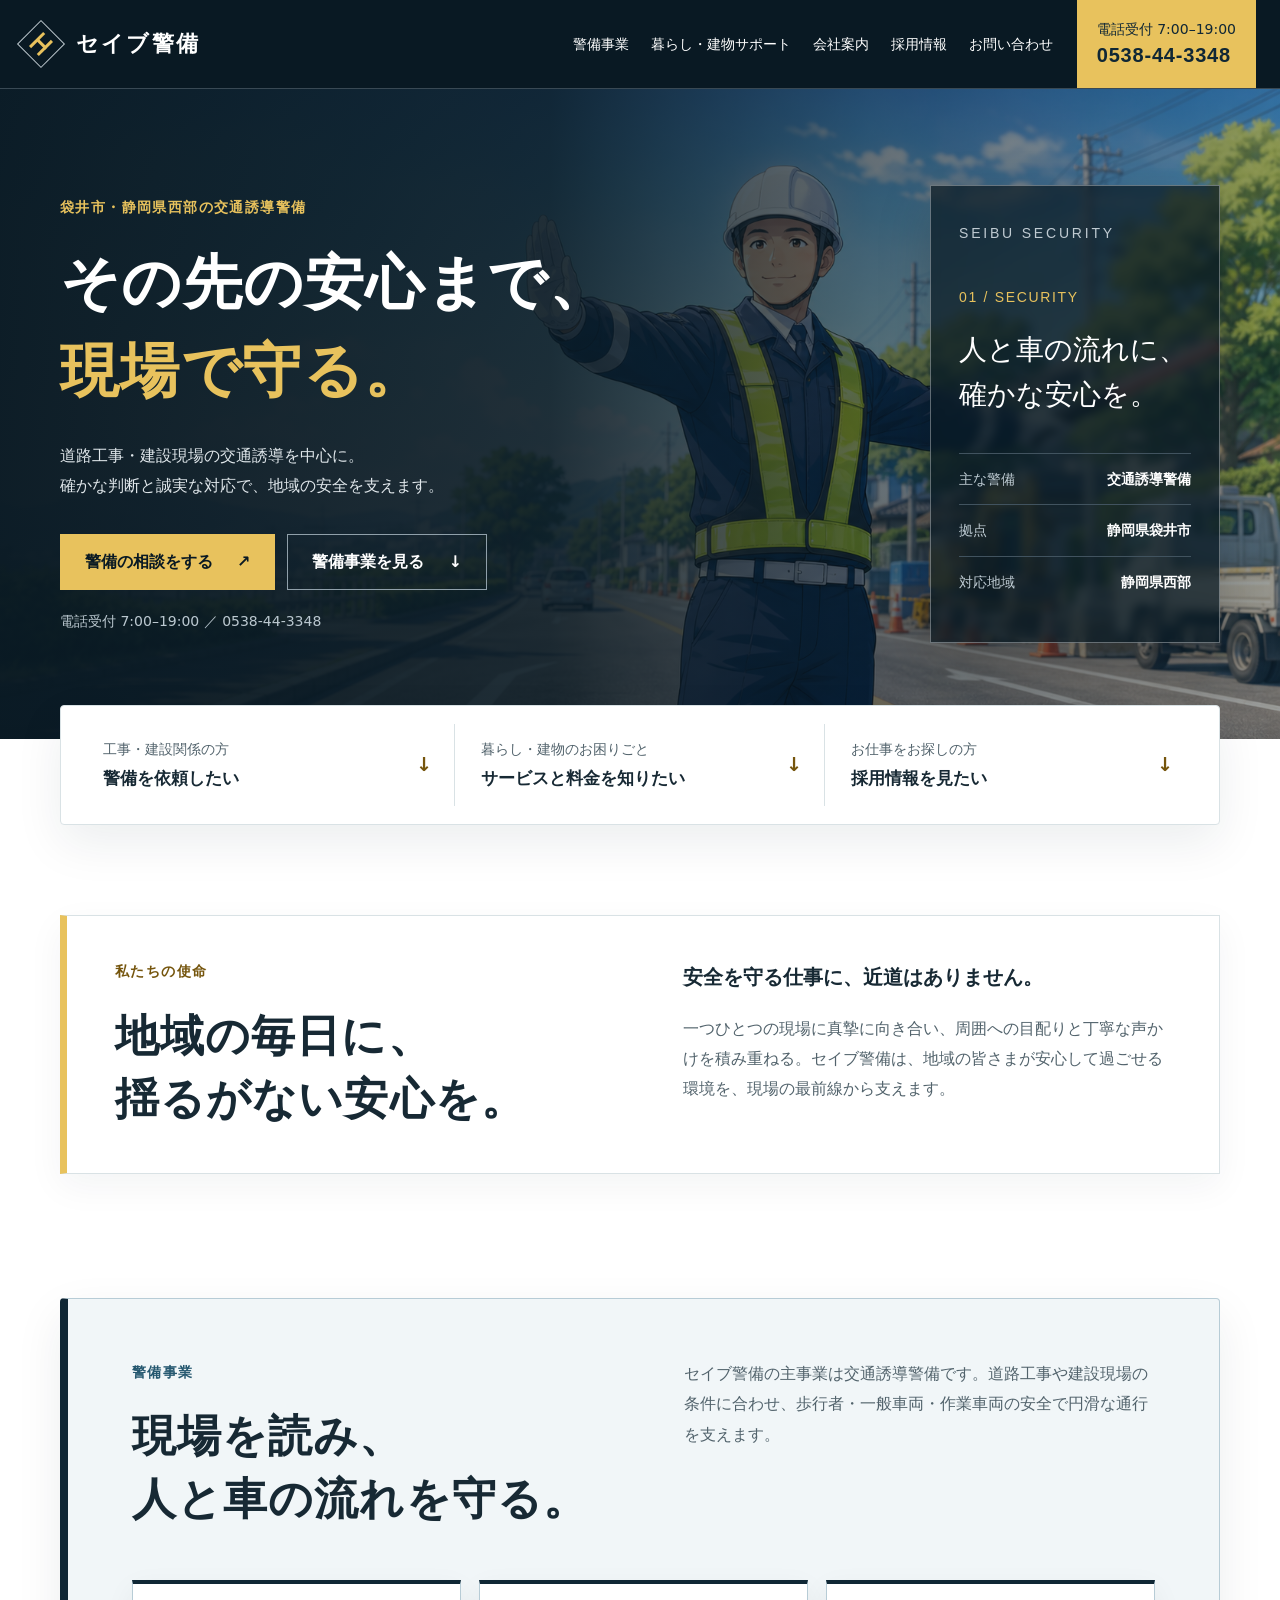
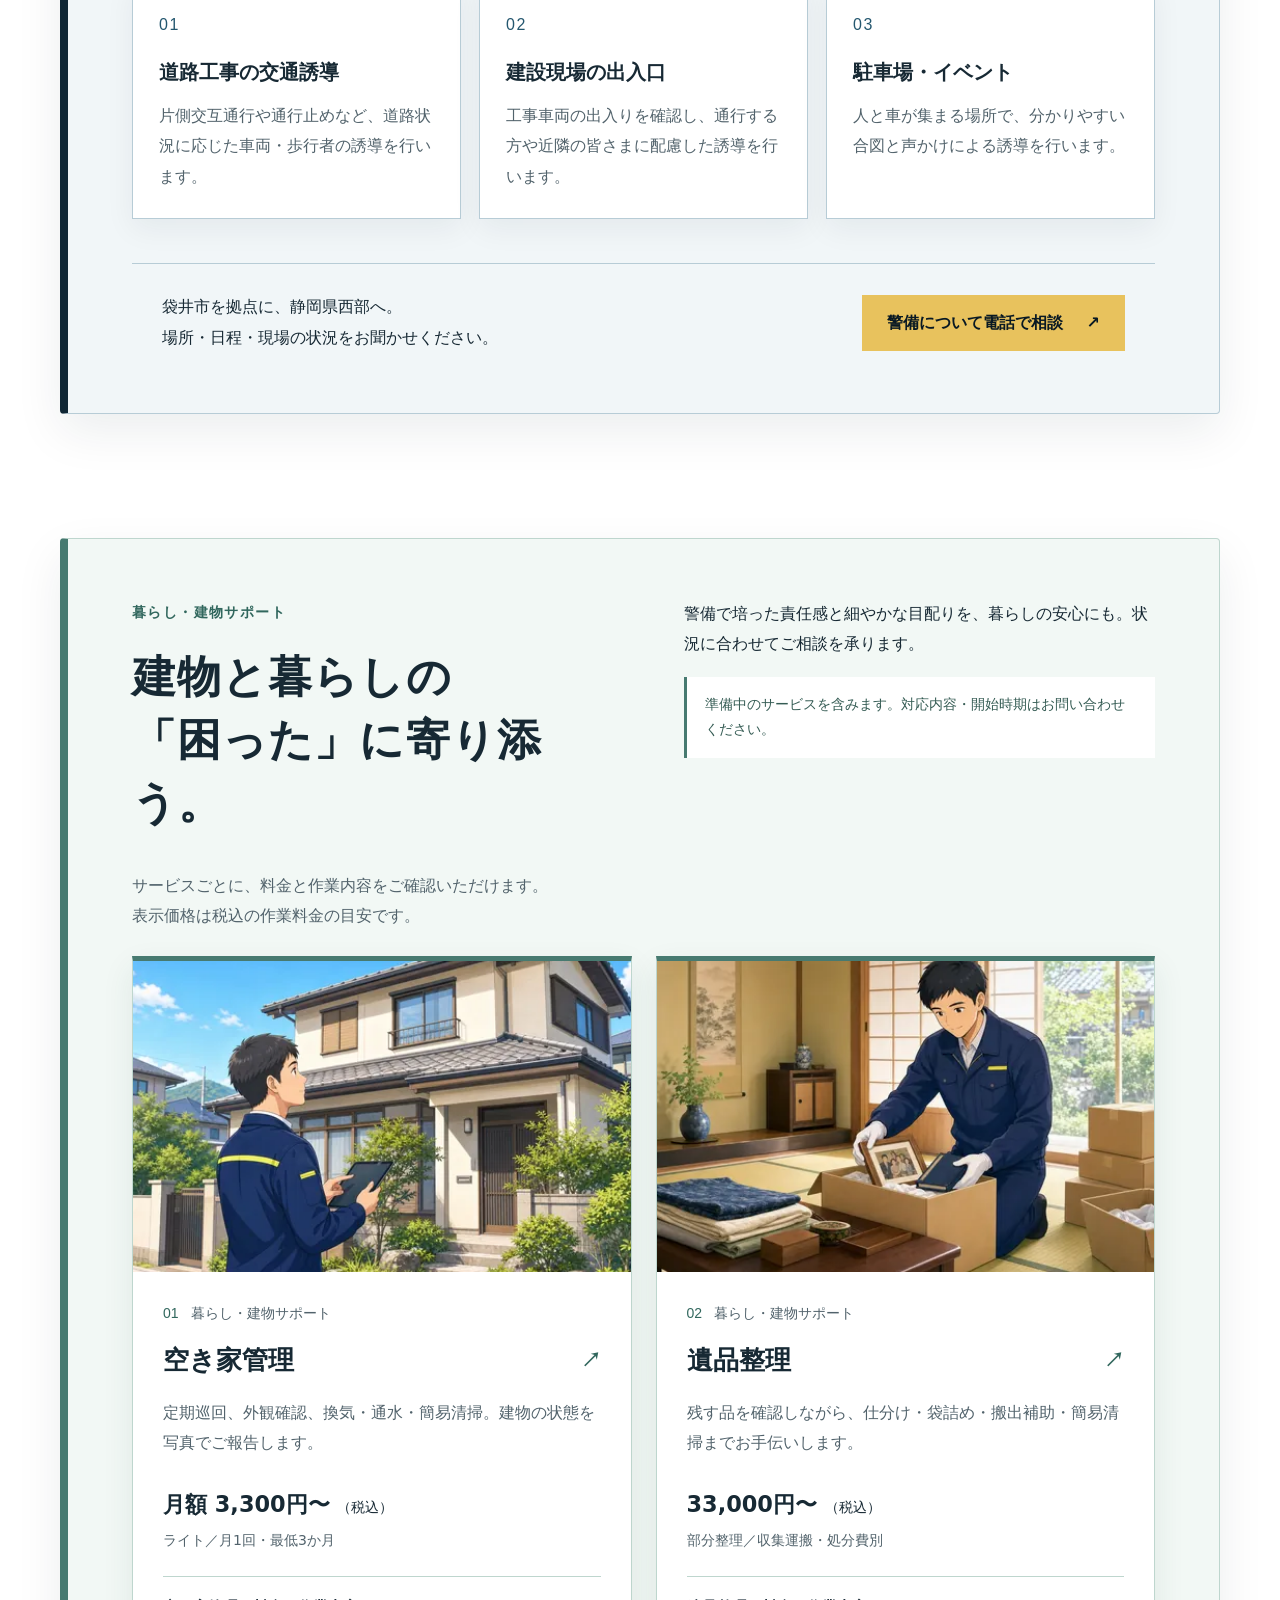
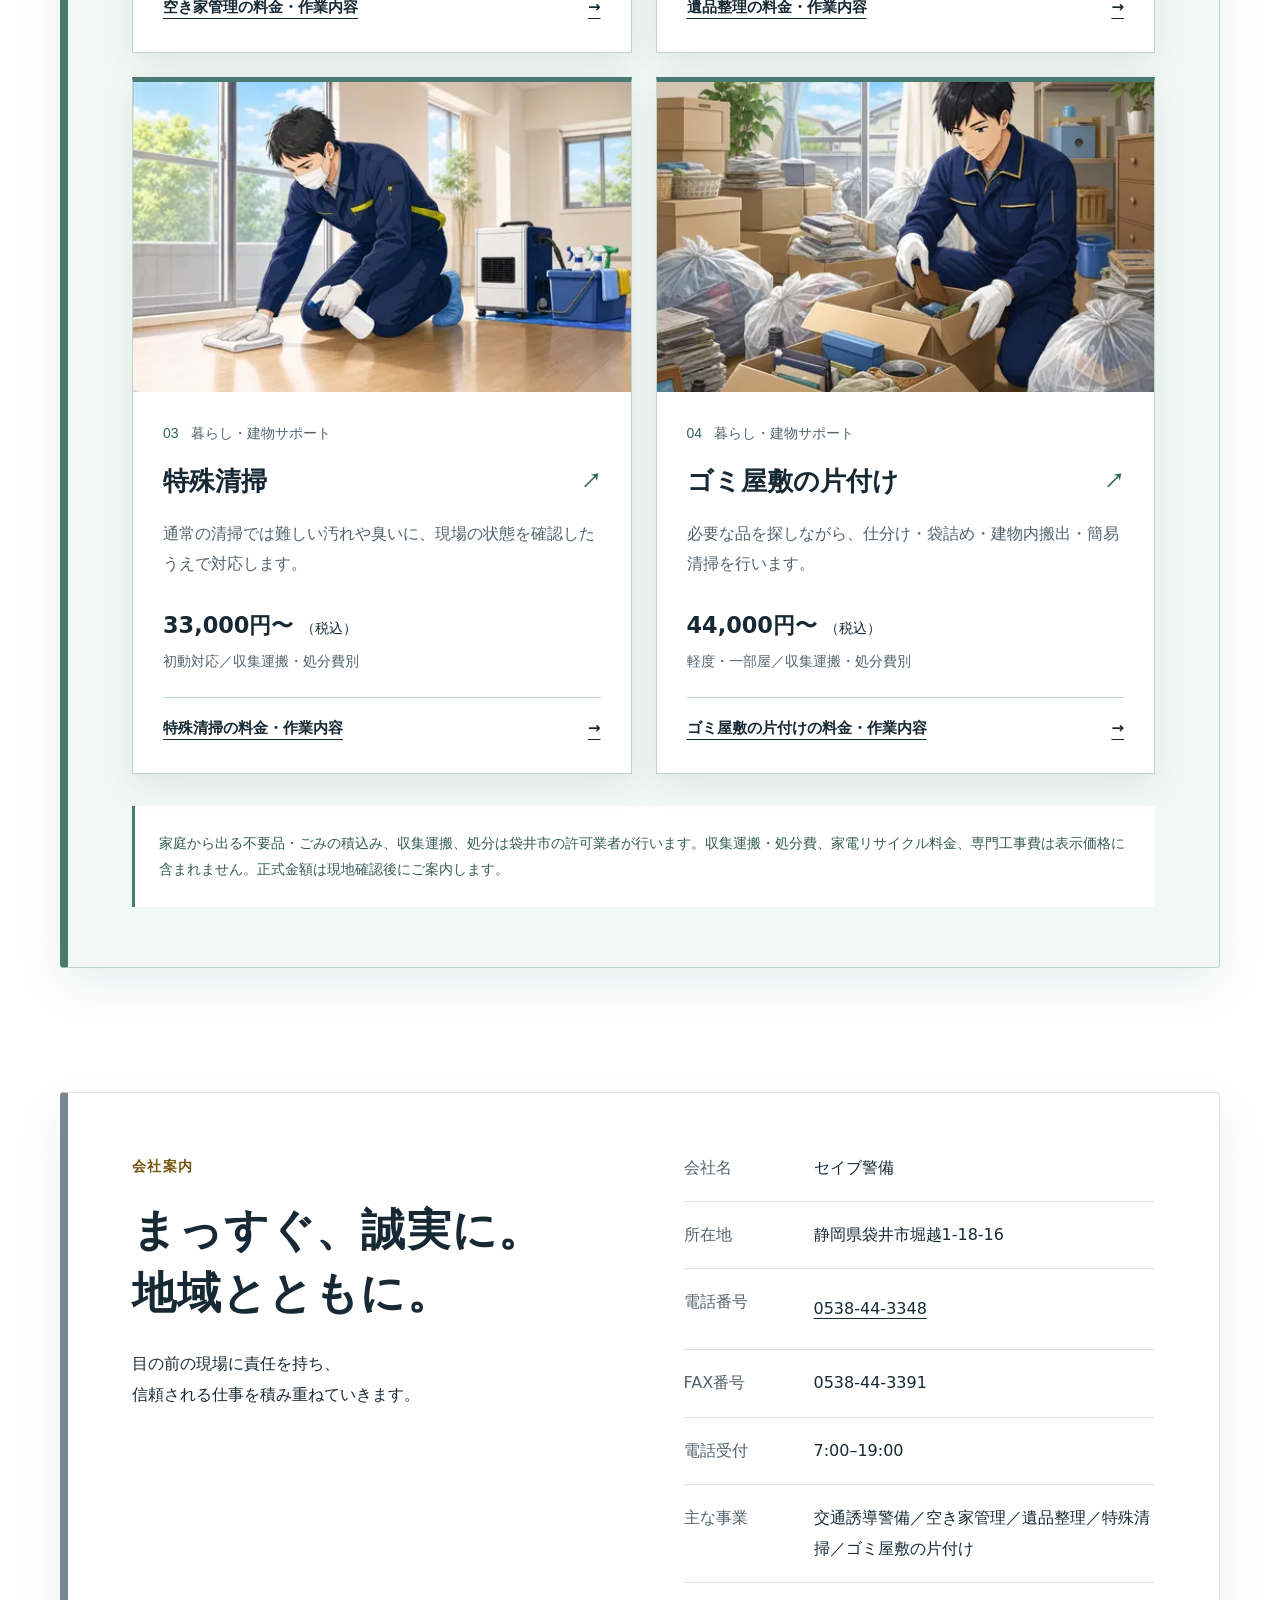
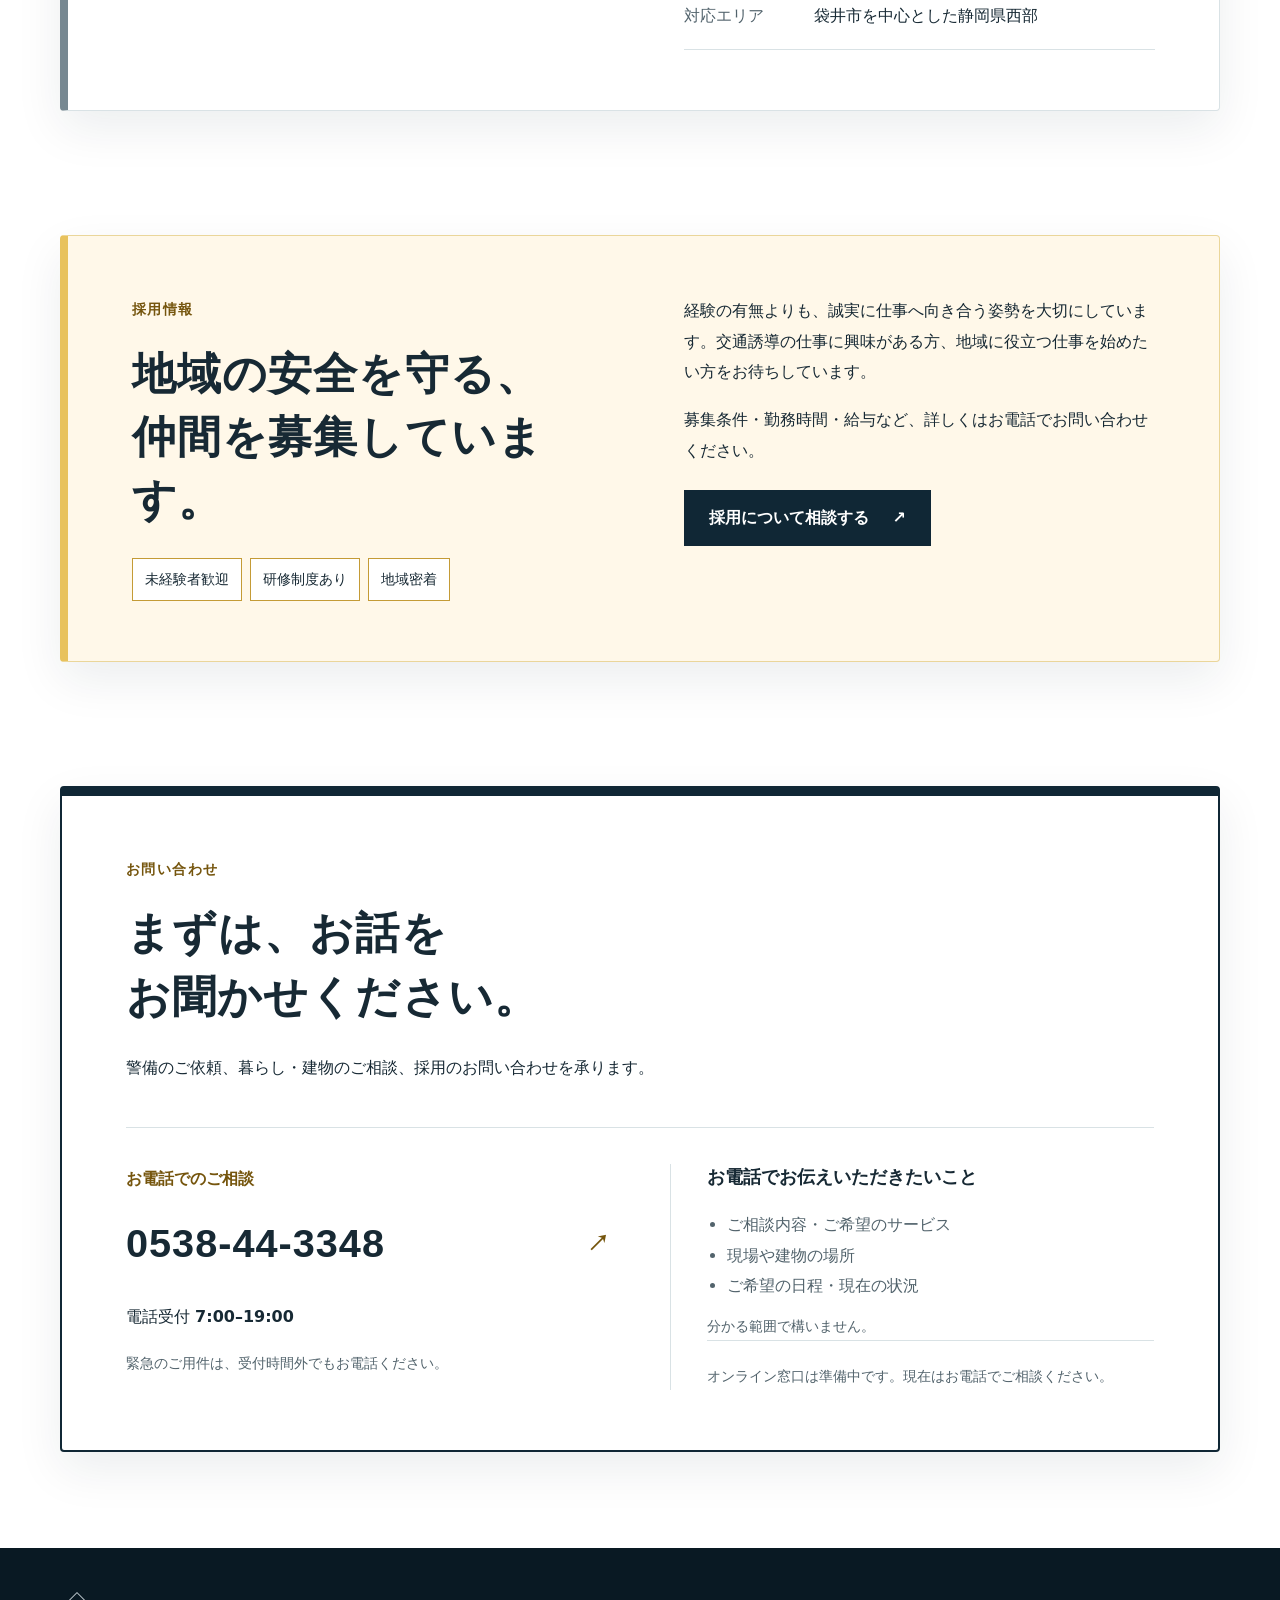
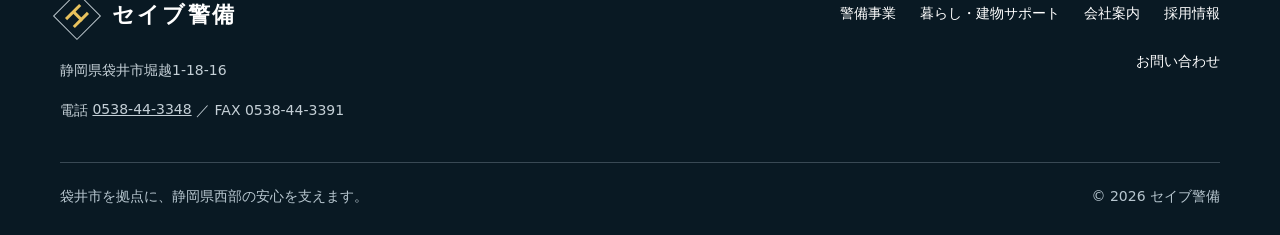
==== light/index.html @ f3e6a8ce "Add light-background comparison design" ====
<!doctype html>
<html lang="ja">
  <head>
    <meta charset="utf-8" />
    <meta
      name="viewport"
      content="width=device-width, initial-scale=1, viewport-fit=cover"
    />
    <!-- 確認用公開を継続。正式公開時のみ、全ページのnoindex設定を外す。 -->
    <meta name="robots" content="noindex, nofollow" />
    <title>セイブ警備｜袋井市・静岡県西部の交通誘導警備・暮らしサポート</title>
    <meta
      name="description"
      content="静岡県袋井市のセイブ警備。道路工事・建設現場の交通誘導警備を中心に、空き家管理・遺品整理・特殊清掃・ゴミ屋敷の片付けをご案内。電話0538-44-3348、受付7:00〜19:00。"
    />
    <link
      rel="canonical"
      href="https://fb9vwx6hn2-droid.github.io/seibu-keibi-preview/light/"
    />
    <meta name="theme-color" content="#101f2b" />
    <meta property="og:type" content="website" />
    <meta property="og:locale" content="ja_JP" />
    <meta property="og:site_name" content="セイブ警備" />
    <meta
      property="og:title"
      content="セイブ警備｜袋井市・静岡県西部の交通誘導警備・暮らしサポート"
    />
    <meta
      property="og:description"
      content="静岡県袋井市のセイブ警備。道路工事・建設現場の交通誘導警備を中心に、空き家管理・遺品整理・特殊清掃・ゴミ屋敷の片付けをご案内。電話0538-44-3348、受付7:00〜19:00。"
    />
    <meta
      property="og:url"
      content="https://fb9vwx6hn2-droid.github.io/seibu-keibi-preview/light/"
    />
    <link rel="stylesheet" href="style.css?v=20260914-light" />
    <script src="contact-links.js?v=20260914-light" defer></script>
    <script src="script.js?v=20260914-light" defer></script>
    <script type="application/ld+json">
      {
        "@context": "https://schema.org",
        "@graph": [
          {
            "@type": "LocalBusiness",
            "@id": "https://fb9vwx6hn2-droid.github.io/seibu-keibi-preview/light/#business",
            "name": "セイブ警備",
            "url": "https://fb9vwx6hn2-droid.github.io/seibu-keibi-preview/light/",
            "telephone": "+81-538-44-3348",
            "faxNumber": "+81-538-44-3391",
            "address": {
              "@type": "PostalAddress",
              "addressRegion": "静岡県",
              "addressLocality": "袋井市",
              "streetAddress": "堀越1-18-16",
              "addressCountry": "JP"
            },
            "areaServed": ["袋井市", "静岡県西部"]
          },
          {
            "@type": "WebPage",
            "@id": "https://fb9vwx6hn2-droid.github.io/seibu-keibi-preview/light/#webpage",
            "url": "https://fb9vwx6hn2-droid.github.io/seibu-keibi-preview/light/",
            "name": "セイブ警備｜袋井市・静岡県西部の交通誘導警備・暮らしサポート",
            "description": "静岡県袋井市のセイブ警備。道路工事・建設現場の交通誘導警備を中心に、空き家管理・遺品整理・特殊清掃・ゴミ屋敷の片付けをご案内。電話0538-44-3348、受付7:00〜19:00。",
            "inLanguage": "ja",
            "about": {
              "@id": "https://fb9vwx6hn2-droid.github.io/seibu-keibi-preview/light/#business"
            }
          }
        ]
      }
    </script>
  </head>
  <body>
    <a class="skip-link" href="#main">本文へ移動</a>
    <header class="site-header">
      <div class="header-inner">
        <a class="brand" href="#top" aria-label="セイブ警備 ホーム"
          ><span class="brand-mark" aria-hidden="true"><span></span></span
          ><span>セイブ警備</span></a
        >
        <button
          class="menu-button"
          id="menuButton"
          type="button"
          aria-controls="globalNav"
          aria-expanded="false"
          hidden
        >
          <span class="menu-icon" aria-hidden="true"></span
          ><span id="menuLabel">メニュー</span>
        </button>
        <nav class="global-nav" id="globalNav" aria-label="メインメニュー">
          <a href="#security">警備事業</a
          ><a href="#support">暮らし・建物サポート</a
          ><a href="#company">会社案内</a><a href="#recruit">採用情報</a
          ><a href="#contact">お問い合わせ</a>
        </nav>
        <a class="header-phone" href="tel:0538443348"
          ><span>電話受付 7:00–19:00</span><strong>0538-44-3348</strong></a
        >
      </div>
    </header>
    <main id="main" tabindex="-1">
      <section class="hero" id="top" aria-labelledby="heroTitle">
        <div class="container hero-inner">
          <div class="hero-copy">
            <p class="eyebrow">袋井市・静岡県西部の交通誘導警備</p>
            <h1 id="heroTitle">
              <span>その先の安心まで、</span><br /><em>現場で守る。</em>
            </h1>
            <p class="hero-lead">
              道路工事・建設現場の交通誘導を中心に。<br />確かな判断と誠実な対応で、地域の安全を支えます。
            </p>
            <div class="hero-actions">
              <a class="button button-gold" href="tel:0538443348"
                >警備の相談をする <span aria-hidden="true">↗</span></a
              ><a class="button button-outline" href="#security"
                >警備事業を見る <span aria-hidden="true">↓</span></a
              >
            </div>
            <p class="hero-hours">電話受付 7:00–19:00 ／ 0538-44-3348</p>
          </div>
          <aside class="hero-aside" aria-label="セイブ警備について">
            <p class="aside-label">SEIBU SECURITY</p>
            <div class="aside-main">
              <span aria-hidden="true">01 / SECURITY</span>
              <p>人と車の流れに、<br />確かな安心を。</p>
            </div>
            <dl>
              <div>
                <dt>主な警備</dt>
                <dd>交通誘導警備</dd>
              </div>
              <div>
                <dt>拠点</dt>
                <dd>静岡県袋井市</dd>
              </div>
              <div>
                <dt>対応地域</dt>
                <dd>静岡県西部</dd>
              </div>
            </dl>
          </aside>
        </div>
      </section>
      <nav class="purpose-nav container" aria-label="目的から探す">
        <a href="#security"
          ><span>工事・建設関係の方</span><strong>警備を依頼したい</strong
          ><b aria-hidden="true">↓</b></a
        ><a href="#support"
          ><span>暮らし・建物のお困りごと</span
          ><strong>サービスと料金を知りたい</strong
          ><b aria-hidden="true">↓</b></a
        ><a href="#recruit"
          ><span>お仕事をお探しの方</span><strong>採用情報を見たい</strong
          ><b aria-hidden="true">↓</b></a
        >
      </nav>
      <section class="section intro" id="intro">
        <div class="container two-columns">
          <div class="section-heading">
            <p class="eyebrow">私たちの使命</p>
            <h2>地域の毎日に、<br />揺るがない安心を。</h2>
          </div>
          <div class="body-copy">
            <p class="lead">安全を守る仕事に、近道はありません。</p>
            <p>
              一つひとつの現場に真摯に向き合い、周囲への目配りと丁寧な声かけを積み重ねる。セイブ警備は、地域の皆さまが安心して過ごせる環境を、現場の最前線から支えます。
            </p>
          </div>
        </div>
      </section>
      <section
        class="section security"
        id="security"
        aria-labelledby="securityTitle"
      >
        <div class="container">
          <div class="two-columns">
            <div class="section-heading">
              <p class="eyebrow">警備事業</p>
              <h2 id="securityTitle">現場を読み、<br />人と車の流れを守る。</h2>
            </div>
            <p>
              セイブ警備の主事業は交通誘導警備です。道路工事や建設現場の条件に合わせ、歩行者・一般車両・作業車両の安全で円滑な通行を支えます。
            </p>
          </div>
          <div class="security-cases">
            <article>
              <span>01</span>
              <h3>道路工事の交通誘導</h3>
              <p>
                片側交互通行や通行止めなど、道路状況に応じた車両・歩行者の誘導を行います。
              </p>
            </article>
            <article>
              <span>02</span>
              <h3>建設現場の出入口</h3>
              <p>
                工事車両の出入りを確認し、通行する方や近隣の皆さまに配慮した誘導を行います。
              </p>
            </article>
            <article>
              <span>03</span>
              <h3>駐車場・イベント</h3>
              <p>
                人と車が集まる場所で、分かりやすい合図と声かけによる誘導を行います。
              </p>
            </article>
          </div>
          <div class="security-bottom">
            <p>
              袋井市を拠点に、静岡県西部へ。<br />場所・日程・現場の状況をお聞かせください。
            </p>
            <a class="button button-gold" href="tel:0538443348"
              >警備について電話で相談 <span aria-hidden="true">↗</span></a
            >
          </div>
        </div>
      </section>
      <section
        class="section support"
        id="support"
        aria-labelledby="supportTitle"
      >
        <div class="container">
          <div class="two-columns">
            <div class="section-heading">
              <p class="eyebrow">暮らし・建物サポート</p>
              <h2 id="supportTitle">
                建物と暮らしの<br />「困った」に寄り添う。
              </h2>
            </div>
            <div>
              <p>
                警備で培った責任感と細やかな目配りを、暮らしの安心にも。状況に合わせてご相談を承ります。
              </p>
              <p class="notice">
                準備中のサービスを含みます。対応内容・開始時期はお問い合わせください。
              </p>
            </div>
          </div>
          <p class="service-guide">
            サービスごとに、料金と作業内容をご確認いただけます。<br />表示価格は税込の作業料金の目安です。
          </p>
          <div class="service-grid">
            <article class="service-card">
              <a
                class="service-image-link"
                href="vacant-house.html"
                tabindex="-1"
                aria-hidden="true"
                ><img
                  src="assets/service-vacant-house-800.webp"
                  srcset="
                    assets/service-vacant-house-480.webp 480w,
                    assets/service-vacant-house-800.webp 800w
                  "
                  sizes="(max-width: 600px) calc(100vw - 40px), (max-width: 960px) calc((100vw - 64px) / 2), 560px"
                  width="800"
                  height="600"
                  alt="空き家管理の作業イメージ"
                  loading="lazy"
                  decoding="async"
              /></a>
              <div class="service-card-body">
                <p class="service-index">
                  01 <span>暮らし・建物サポート</span>
                </p>
                <h3>
                  <a href="vacant-house.html"
                    >空き家管理<span class="card-arrow" aria-hidden="true"
                      >↗</span
                    ></a
                  >
                </h3>
                <p>
                  定期巡回、外観確認、換気・通水・簡易清掃。建物の状態を写真でご報告します。
                </p>
                <p class="card-price">月額 3,300円〜 <small>（税込）</small></p>
                <p class="price-note">ライト／月1回・最低3か月</p>
                <a class="text-link" href="vacant-house.html"
                  >空き家管理の料金・作業内容
                  <span aria-hidden="true">→</span></a
                >
              </div>
            </article>
            <article class="service-card">
              <a
                class="service-image-link"
                href="estate-clearance.html"
                tabindex="-1"
                aria-hidden="true"
                ><img
                  src="assets/service-estate-clearance-800.webp"
                  srcset="
                    assets/service-estate-clearance-480.webp 480w,
                    assets/service-estate-clearance-800.webp 800w
                  "
                  sizes="(max-width: 600px) calc(100vw - 40px), (max-width: 960px) calc((100vw - 64px) / 2), 560px"
                  width="800"
                  height="600"
                  alt="遺品整理の作業イメージ"
                  loading="lazy"
                  decoding="async"
              /></a>
              <div class="service-card-body">
                <p class="service-index">
                  02 <span>暮らし・建物サポート</span>
                </p>
                <h3>
                  <a href="estate-clearance.html"
                    >遺品整理<span class="card-arrow" aria-hidden="true"
                      >↗</span
                    ></a
                  >
                </h3>
                <p>
                  残す品を確認しながら、仕分け・袋詰め・搬出補助・簡易清掃までお手伝いします。
                </p>
                <p class="card-price">33,000円〜 <small>（税込）</small></p>
                <p class="price-note">部分整理／収集運搬・処分費別</p>
                <a class="text-link" href="estate-clearance.html"
                  >遺品整理の料金・作業内容 <span aria-hidden="true">→</span></a
                >
              </div>
            </article>
            <article class="service-card">
              <a
                class="service-image-link"
                href="special-cleaning.html"
                tabindex="-1"
                aria-hidden="true"
                ><img
                  src="assets/service-special-cleaning-800.webp"
                  srcset="
                    assets/service-special-cleaning-480.webp 480w,
                    assets/service-special-cleaning-800.webp 800w
                  "
                  sizes="(max-width: 600px) calc(100vw - 40px), (max-width: 960px) calc((100vw - 64px) / 2), 560px"
                  width="800"
                  height="600"
                  alt="特殊清掃の作業イメージ"
                  loading="lazy"
                  decoding="async"
              /></a>
              <div class="service-card-body">
                <p class="service-index">
                  03 <span>暮らし・建物サポート</span>
                </p>
                <h3>
                  <a href="special-cleaning.html"
                    >特殊清掃<span class="card-arrow" aria-hidden="true"
                      >↗</span
                    ></a
                  >
                </h3>
                <p>
                  通常の清掃では難しい汚れや臭いに、現場の状態を確認したうえで対応します。
                </p>
                <p class="card-price">33,000円〜 <small>（税込）</small></p>
                <p class="price-note">初動対応／収集運搬・処分費別</p>
                <a class="text-link" href="special-cleaning.html"
                  >特殊清掃の料金・作業内容 <span aria-hidden="true">→</span></a
                >
              </div>
            </article>
            <article class="service-card">
              <a
                class="service-image-link"
                href="hoarding-cleanup.html"
                tabindex="-1"
                aria-hidden="true"
                ><img
                  src="assets/service-hoarding-cleanup-800.webp"
                  srcset="
                    assets/service-hoarding-cleanup-480.webp 480w,
                    assets/service-hoarding-cleanup-800.webp 800w
                  "
                  sizes="(max-width: 600px) calc(100vw - 40px), (max-width: 960px) calc((100vw - 64px) / 2), 560px"
                  width="800"
                  height="600"
                  alt="ゴミ屋敷の片付けの作業イメージ"
                  loading="lazy"
                  decoding="async"
              /></a>
              <div class="service-card-body">
                <p class="service-index">
                  04 <span>暮らし・建物サポート</span>
                </p>
                <h3>
                  <a href="hoarding-cleanup.html"
                    >ゴミ屋敷の片付け<span class="card-arrow" aria-hidden="true"
                      >↗</span
                    ></a
                  >
                </h3>
                <p>
                  必要な品を探しながら、仕分け・袋詰め・建物内搬出・簡易清掃を行います。
                </p>
                <p class="card-price">44,000円〜 <small>（税込）</small></p>
                <p class="price-note">軽度・一部屋／収集運搬・処分費別</p>
                <a class="text-link" href="hoarding-cleanup.html"
                  >ゴミ屋敷の片付けの料金・作業内容
                  <span aria-hidden="true">→</span></a
                >
              </div>
            </article>
          </div>
          <p class="cost-note">
            家庭から出る不要品・ごみの積込み、収集運搬、処分は袋井市の許可業者が行います。収集運搬・処分費、家電リサイクル料金、専門工事費は表示価格に含まれません。正式金額は現地確認後にご案内します。
          </p>
        </div>
      </section>
      <section
        class="section company"
        id="company"
        aria-labelledby="companyTitle"
      >
        <div class="container two-columns">
          <div class="section-heading">
            <p class="eyebrow">会社案内</p>
            <h2 id="companyTitle">まっすぐ、誠実に。<br />地域とともに。</h2>
            <p>
              目の前の現場に責任を持ち、<br />信頼される仕事を積み重ねていきます。
            </p>
          </div>
          <dl class="company-data">
            <div>
              <dt>会社名</dt>
              <dd>セイブ警備</dd>
            </div>
            <div>
              <dt>所在地</dt>
              <dd>静岡県袋井市堀越1-18-16</dd>
            </div>
            <div>
              <dt>電話番号</dt>
              <dd><a href="tel:0538443348">0538-44-3348</a></dd>
            </div>
            <div>
              <dt>FAX番号</dt>
              <dd>0538-44-3391</dd>
            </div>
            <div>
              <dt>電話受付</dt>
              <dd>7:00–19:00</dd>
            </div>
            <div>
              <dt>主な事業</dt>
              <dd>
                交通誘導警備／空き家管理／遺品整理／特殊清掃／ゴミ屋敷の片付け
              </dd>
            </div>
            <div>
              <dt>対応エリア</dt>
              <dd>袋井市を中心とした静岡県西部</dd>
            </div>
          </dl>
        </div>
      </section>
      <section
        class="section recruit"
        id="recruit"
        aria-labelledby="recruitTitle"
      >
        <div class="container two-columns">
          <div class="section-heading">
            <p class="eyebrow">採用情報</p>
            <h2 id="recruitTitle">
              地域の安全を守る、<br />仲間を募集しています。
            </h2>
            <ul class="tags">
              <li>未経験者歓迎</li>
              <li>研修制度あり</li>
              <li>地域密着</li>
            </ul>
          </div>
          <div>
            <p>
              経験の有無よりも、誠実に仕事へ向き合う姿勢を大切にしています。交通誘導の仕事に興味がある方、地域に役立つ仕事を始めたい方をお待ちしています。
            </p>
            <p>
              募集条件・勤務時間・給与など、詳しくはお電話でお問い合わせください。
            </p>
            <a class="button button-dark" href="tel:0538443348"
              >採用について相談する <span aria-hidden="true">↗</span></a
            >
          </div>
        </div>
      </section>
      <section
        class="section contact"
        id="contact"
        aria-labelledby="contactTitle"
      >
        <div class="container">
          <div class="section-heading">
            <p class="eyebrow">お問い合わせ</p>
            <h2 id="contactTitle">まずは、お話を<br />お聞かせください。</h2>
            <p>
              警備のご依頼、暮らし・建物のご相談、採用のお問い合わせを承ります。
            </p>
          </div>
          <div class="contact-grid">
            <div class="contact-phone">
              <p>お電話でのご相談</p>
              <a href="tel:0538443348" class="phone-link"
                >0538-44-3348 <span aria-hidden="true">↗</span></a
              >
              <p>電話受付 <strong>7:00–19:00</strong></p>
              <p class="emergency">
                緊急のご用件は、受付時間外でもお電話ください。
              </p>
            </div>
            <div class="contact-guide">
              <h3>お電話でお伝えいただきたいこと</h3>
              <ul>
                <li>ご相談内容・ご希望のサービス</li>
                <li>現場や建物の場所</li>
                <li>ご希望の日程・現在の状況</li>
              </ul>
              <p>分かる範囲で構いません。</p>
              <div class="online-contacts" id="onlineContacts" hidden>
                <p>暮らし・建物サポートのオンライン相談</p>
                <div class="channel-links">
                  <a data-contact-link="line" hidden
                    >LINEで相談<span class="sr-only"
                      >（新しいタブで開きます）</span
                    ></a
                  ><a data-contact-link="instagram" hidden
                    >Instagramで相談<span class="sr-only"
                      >（新しいタブで開きます）</span
                    ></a
                  ><a data-contact-link="googleForm" hidden
                    >フォームで相談<span class="sr-only"
                      >（新しいタブで開きます）</span
                    ></a
                  >
                </div>
              </div>
              <p class="online-note" id="onlineNote">
                オンライン窓口は準備中です。現在はお電話でご相談ください。
              </p>
            </div>
          </div>
        </div>
      </section>
    </main>
    <footer class="site-footer">
      <div class="container footer-top">
        <div>
          <a class="brand" href="#top" aria-label="セイブ警備 ホーム"
            ><span class="brand-mark" aria-hidden="true"><span></span></span
            ><span>セイブ警備</span></a
          >
          <p>静岡県袋井市堀越1-18-16</p>
          <p>
            電話 <a href="tel:0538443348">0538-44-3348</a> ／ FAX 0538-44-3391
          </p>
        </div>
        <nav class="footer-nav" aria-label="フッターメニュー">
          <a href="#security">警備事業</a
          ><a href="#support">暮らし・建物サポート</a
          ><a href="#company">会社案内</a><a href="#recruit">採用情報</a
          ><a href="#contact">お問い合わせ</a>
        </nav>
      </div>
      <div class="container footer-bottom">
        <p>袋井市を拠点に、静岡県西部の安心を支えます。</p>
        <p>© <span id="currentYear">2026</span> セイブ警備</p>
      </div>
    </footer>
    <nav class="mobile-actions" aria-label="相談へのショートカット">
      <a href="#contact">相談方法を見る</a
      ><a href="tel:0538443348"
        ><span>電話で相談</span><strong>0538-44-3348</strong></a
      >
    </nav>
  </body>
</html>
---- light/style.css ----
@charset "UTF-8";
:root {
  --navy: #101f2b;
  --navy-deep: #0a1721;
  --gold: #e9c56b;
  --gold-ink: #785711;
  --ink: #1c2b36;
  --muted: #53636e;
  --paper: #fff;
  --soft: #f1f4f5;
  --line: #d5dde1;
  --container: min(1160px, calc(100% - 64px));
  --header: 88px;
  color-scheme: light;
}
* {
  box-sizing: border-box;
}
html {
  scroll-behavior: smooth;
  scroll-padding-top: calc(var(--header) + 20px);
}
body {
  margin: 0;
  background: var(--paper);
  color: var(--ink);
  font-family:
    "Hiragino Kaku Gothic ProN", "Yu Gothic", Meiryo, system-ui, sans-serif;
  font-size: 1rem;
  line-height: 1.9;
  -webkit-font-smoothing: antialiased;
}
body,
p,
h1,
h2,
h3,
figure,
dl,
dd {
  margin: 0;
}
h1,
h2,
h3 {
  line-height: 1.45;
  overflow-wrap: anywhere;
}
h1,
h2 {
  font-family: "Yu Mincho", "Hiragino Mincho ProN", serif;
  letter-spacing: 0.025em;
}
h2 {
  font-size: clamp(1.75rem, 3.4vw, 2.8rem);
}
h3 {
  font-size: 1.25rem;
}
a {
  color: inherit;
  text-decoration: none;
}
button {
  font: inherit;
}
img {
  display: block;
  max-width: 100%;
  height: auto;
}
p + p {
  margin-top: 1.1rem;
}
a,
button,
summary {
  touch-action: manipulation;
}
a:focus-visible,
button:focus-visible,
summary:focus-visible {
  outline: 3px solid #1970bb;
  outline-offset: 5px;
  box-shadow: 0 0 0 2px #fff;
}
a:hover {
  text-decoration: underline;
  text-underline-offset: 5px;
}
[hidden] {
  display: none !important;
}
.sr-only {
  position: absolute;
  width: 1px;
  height: 1px;
  padding: 0;
  overflow: hidden;
  clip: rect(0, 0, 0, 0);
  white-space: nowrap;
  border: 0;
}
.skip-link {
  position: fixed;
  top: 12px;
  left: 12px;
  z-index: 1000;
  padding: 10px 20px;
  background: var(--gold);
  color: var(--navy);
  transform: translateY(-160%);
}
.skip-link:focus {
  transform: translateY(0);
}
main:focus {
  outline: none;
}
.container {
  width: var(--container);
  margin-inline: auto;
}
.narrow {
  max-width: 960px;
}
.section {
  padding: 96px 0;
}
.two-columns {
  display: grid;
  grid-template-columns: 1fr 1fr;
  gap: 80px;
  align-items: start;
}
.section-heading > p:last-child:not(.eyebrow) {
  margin-top: 24px;
}
.eyebrow {
  margin-bottom: 20px;
  color: var(--gold-ink);
  font-size: 0.875rem;
  font-weight: 700;
  letter-spacing: 0.1em;
}
.body-copy p {
  color: var(--muted);
}
.body-copy .lead {
  color: var(--ink);
  font-size: 1.25rem;
  font-weight: 700;
}
.button {
  display: inline-flex;
  align-items: center;
  justify-content: space-between;
  gap: 24px;
  min-height: 56px;
  padding: 14px 24px;
  border: 1px solid transparent;
  font-weight: 700;
  line-height: 1.6;
  transition: background 0.18s;
}
.button:hover {
  text-decoration: none;
}
.button-gold {
  background: var(--gold);
  color: var(--navy-deep);
}
.button-gold:hover {
  background: #f5d990;
}
.button-outline {
  border-color: #90a0aa;
  color: #fff;
}
.button-outline:hover {
  background: #2d414e;
}
.button-dark {
  background: var(--navy);
  color: #fff;
}
.button-dark:hover {
  background: #2d414e;
}
.text-link {
  display: inline-flex;
  align-items: center;
  justify-content: space-between;
  gap: 18px;
  min-height: 44px;
  text-decoration: underline;
  text-underline-offset: 6px;
  font-weight: 700;
}
.text-link > span:last-child {
  flex-shrink: 0;
}
.site-header {
  position: sticky;
  top: 0;
  z-index: 50;
  background: var(--navy-deep);
  color: white;
  border-bottom: 1px solid #394954;
}
.header-inner {
  display: flex;
  align-items: center;
  gap: 24px;
  min-height: var(--header);
  width: min(1440px, calc(100% - 48px));
  margin: auto;
}
.brand {
  display: inline-flex;
  align-items: center;
  gap: 18px;
  min-height: 48px;
  font-family: "Yu Mincho", "Hiragino Mincho ProN", serif;
  font-size: 1.4rem;
  font-weight: 700;
  letter-spacing: 0.1em;
  white-space: nowrap;
}
.brand:hover {
  text-decoration: none;
}
.brand-mark {
  display: block;
  position: relative;
  width: 34px;
  height: 34px;
  border: 1px solid #bdc8ce;
  transform: rotate(45deg);
  flex-shrink: 0;
}
.brand-mark:before,
.brand-mark:after {
  content: "";
  position: absolute;
  top: 6px;
  width: 3px;
  height: 20px;
  background: var(--gold);
}
.brand-mark:before {
  left: 9px;
}
.brand-mark:after {
  right: 9px;
}
.brand-mark span {
  position: absolute;
  left: 10px;
  top: 14px;
  width: 13px;
  height: 3px;
  background: var(--gold);
}
.global-nav {
  margin-left: auto;
  display: flex;
  align-items: center;
  gap: 22px;
}
.global-nav > a {
  display: inline-flex;
  align-items: center;
  min-height: 48px;
  font-size: 0.875rem;
  white-space: nowrap;
}
.header-phone {
  display: flex;
  flex-direction: column;
  justify-content: center;
  align-self: stretch;
  padding: 12px 20px;
  background: var(--gold);
  color: var(--navy);
  line-height: 1.5;
  white-space: nowrap;
}
.header-phone span {
  font-size: 0.875rem;
}
.header-phone strong {
  font-family: Arial, sans-serif;
  font-size: 1.25rem;
  letter-spacing: 0.04em;
}
.menu-button {
  background: transparent;
  color: white;
  border: 1px solid #8295a3;
  min-height: 48px;
  padding: 8px 12px;
  align-items: center;
  gap: 10px;
  cursor: pointer;
}
.menu-icon,
.menu-icon:before,
.menu-icon:after {
  width: 18px;
  height: 1px;
  background: currentColor;
  display: block;
  position: relative;
}
.menu-icon:before,
.menu-icon:after {
  content: "";
  position: absolute;
}
.menu-icon:before {
  top: -6px;
}
.menu-icon:after {
  top: 6px;
}
.hero {
  background: var(--navy);
  color: white;
  overflow: hidden;
}
.hero-inner {
  display: grid;
  grid-template-columns: minmax(0, 1fr) 290px;
  gap: 64px;
  align-items: center;
  padding: 72px 0 80px;
}
.hero .eyebrow {
  color: var(--gold);
}
.hero h1 {
  font-size: clamp(2.4rem, 4.6vw, 3.9rem);
  font-weight: 600;
  line-height: 1.48;
}
.hero h1 > span {
  white-space: nowrap;
}
.hero h1 em {
  font-style: normal;
  color: var(--gold);
}
.hero-lead {
  margin-top: 26px;
  color: #e0e7eb;
}
.hero-actions {
  display: flex;
  flex-wrap: wrap;
  align-items: center;
  gap: 12px;
  margin-top: 32px;
}
.hero-hours {
  font-size: 0.875rem;
  color: #bbc8d0;
  margin-top: 18px;
}
.hero-aside {
  align-self: stretch;
  padding: 6px 0 0 28px;
  border-left: 1px solid #65747f;
  display: flex;
  flex-direction: column;
  justify-content: space-between;
}
.aside-label {
  font-family: Arial, sans-serif;
  color: #c0cbd2;
  letter-spacing: 0.2em;
  font-size: 0.875rem;
}
.aside-main {
  margin: 35px 0;
}
.aside-main > span {
  font-family: Arial, sans-serif;
  letter-spacing: 0.12em;
  color: var(--gold);
  font-size: 0.875rem;
}
.aside-main > p {
  font-family: "Yu Mincho", serif;
  font-size: 1.75rem;
  line-height: 1.6;
  margin-top: 16px;
}
.hero-aside dl > div {
  display: flex;
  justify-content: space-between;
  gap: 12px;
  border-top: 1px solid #41535f;
  padding: 12px 0;
  font-size: 0.875rem;
}
.hero-aside dt {
  color: #becbd3;
}
.hero-aside dd {
  font-weight: 700;
}
.purpose-nav {
  display: grid;
  grid-template-columns: repeat(3, 1fr);
  padding: 24px 0;
  border-bottom: 1px solid var(--line);
}
.purpose-nav > a {
  position: relative;
  display: flex;
  flex-direction: column;
  justify-content: center;
  min-height: 82px;
  padding: 10px 44px 10px 26px;
  border-right: 1px solid var(--line);
}
.purpose-nav > a:first-child {
  padding-left: 0;
}
.purpose-nav > a:last-child {
  border: 0;
}
.purpose-nav span {
  font-size: 0.875rem;
  color: var(--muted);
}
.purpose-nav strong {
  font-size: 1.0625rem;
}
.purpose-nav b {
  position: absolute;
  right: 22px;
  font-size: 1.2rem;
  color: var(--gold-ink);
}
.security {
  background: var(--navy);
  color: white;
}
.security .eyebrow,
.contact .eyebrow {
  color: var(--gold);
}
.security .two-columns > p {
  color: #d9e3e8;
}
.security-cases {
  display: grid;
  grid-template-columns: repeat(3, 1fr);
  gap: 28px;
  margin-top: 48px;
}
.security-cases article {
  border-top: 1px solid #6a7c88;
  padding-top: 26px;
}
.security-cases article > span {
  font-family: Arial, sans-serif;
  color: var(--gold);
  letter-spacing: 0.1em;
}
.security-cases h3 {
  margin: 18px 0 14px;
}
.security-cases p {
  color: #d9e3e8;
}
.security-bottom {
  display: flex;
  align-items: center;
  justify-content: space-between;
  gap: 30px;
  margin-top: 44px;
  padding-top: 32px;
  border-top: 1px solid #41535f;
}
.support {
  background: var(--soft);
}
.notice {
  padding: 15px 18px;
  border-left: 3px solid #a17522;
  background: #fff8e5;
  color: #614718;
  font-size: 0.875rem;
  line-height: 1.8;
}
.service-guide {
  margin: 36px 0 24px;
  color: var(--muted);
}
.service-grid {
  display: grid;
  grid-template-columns: 1fr 1fr;
  gap: 32px;
}
.service-card {
  background: #fff;
  border: 1px solid var(--line);
  min-width: 0;
}
.service-image-link {
  display: block;
  overflow: hidden;
}
.service-image-link img {
  width: 100%;
  aspect-ratio: 4/3;
  object-fit: cover;
}
.service-card-body {
  padding: 28px 30px 30px;
}
.service-index {
  color: var(--gold-ink);
  font-family: Arial, sans-serif;
  font-size: 0.875rem;
  display: flex;
  align-items: center;
  gap: 12px;
}
.service-index span {
  font-family: "Yu Gothic", sans-serif;
  color: var(--muted);
}
.service-card h3 {
  font-family: "Yu Mincho", serif;
  font-size: 1.65rem;
  margin: 12px 0 16px;
}
.service-card h3 a {
  display: flex;
  align-items: center;
  justify-content: space-between;
  min-height: 44px;
  gap: 18px;
}
.card-arrow {
  font-family: Arial, sans-serif;
  font-size: 1.25rem;
  color: var(--gold-ink);
}
.service-card-body > p:not(.service-index):not(.card-price) {
  color: var(--muted);
}
.service-card .card-price {
  font-size: 1.4rem;
  font-weight: 700;
  margin-top: 24px;
}
.card-price small {
  font-size: 0.875rem;
  font-weight: 400;
}
.service-card .price-note {
  font-size: 0.875rem;
  margin-top: 2px;
}
.service-card .text-link {
  display: flex;
  border-top: 1px solid var(--line);
  margin-top: 22px;
  padding-top: 16px;
  font-size: 0.9375rem;
}
.cost-note {
  padding: 24px;
  border-left: 3px solid #ab7b21;
  background: #fff8e5;
  color: #614718;
  font-size: 0.875rem;
  margin-top: 32px;
}
.company-data > div {
  display: grid;
  grid-template-columns: 110px 1fr;
  gap: 20px;
  padding: 18px 0;
  border-bottom: 1px solid var(--line);
}
.company-data > div:first-child {
  padding-top: 0;
}
.company-data dt {
  color: var(--muted);
}
.company-data a {
  display: inline-flex;
  align-items: center;
  min-height: 44px;
  text-decoration: underline;
  text-underline-offset: 4px;
}
.recruit {
  background: #edf2f4;
  border-top: 1px solid var(--line);
}
.recruit .button {
  margin-top: 24px;
}
.tags {
  display: flex;
  flex-wrap: wrap;
  gap: 8px;
  list-style: none;
  margin: 26px 0 0;
  padding: 0;
}
.tags li {
  border: 1px solid #82949e;
  padding: 7px 12px;
  font-size: 0.875rem;
}
.contact {
  background: var(--navy);
  color: #fff;
}
.contact > .container > .section-heading {
  max-width: 720px;
}
.contact-grid {
  display: grid;
  grid-template-columns: 1fr 1fr;
  gap: 60px;
  margin-top: 44px;
  padding-top: 36px;
  border-top: 1px solid #526570;
}
.contact-phone > p:first-child {
  color: var(--gold);
  font-weight: 700;
}
.phone-link {
  display: flex;
  align-items: center;
  justify-content: space-between;
  gap: 15px;
  min-height: 64px;
  margin: 12px 0 20px;
  font-family: Arial, sans-serif;
  font-size: clamp(1.65rem, 3.1vw, 2.6rem);
  font-weight: 700;
  letter-spacing: 0.025em;
}
.phone-link span {
  font-size: 1.4rem;
  color: var(--gold);
}
.emergency {
  font-size: 0.875rem;
  color: #d6e1e7;
}
.contact-guide {
  padding-left: 36px;
  border-left: 1px solid #526570;
}
.contact-guide h3 {
  font-size: 1.125rem;
}
.contact-guide ul {
  padding-left: 1.25em;
  margin: 20px 0 12px;
  color: #e0e7eb;
}
.contact-guide > p {
  font-size: 0.875rem;
  color: #d6e1e7;
}
.online-note {
  padding-top: 22px;
  border-top: 1px solid #526570;
}
.online-contacts {
  margin-top: 24px;
}
.channel-links {
  display: flex;
  flex-wrap: wrap;
  gap: 10px;
  margin-top: 12px;
}
.channel-links > a {
  display: inline-flex;
  align-items: center;
  min-height: 48px;
  padding: 8px 14px;
  background: white;
  color: var(--navy);
  font-weight: 700;
}
.site-footer {
  background: var(--navy-deep);
  color: white;
  padding: 44px 0 26px;
}
.footer-top {
  display: flex;
  align-items: start;
  justify-content: space-between;
  gap: 48px;
}
.footer-top > div > p {
  font-size: 0.875rem;
  color: #c5d0d7;
  margin-top: 14px;
}
.footer-top > div > p + p {
  margin-top: 4px;
}
.footer-top p a {
  display: inline-flex;
  align-items: center;
  min-height: 44px;
  text-decoration: underline;
}
.footer-nav {
  display: flex;
  flex-wrap: wrap;
  justify-content: flex-end;
  gap: 4px 24px;
  max-width: 450px;
}
.footer-nav > a {
  display: flex;
  align-items: center;
  min-height: 44px;
  font-size: 0.875rem;
}
.footer-bottom {
  display: flex;
  justify-content: space-between;
  gap: 24px;
  border-top: 1px solid #394954;
  margin-top: 30px;
  padding-top: 20px;
  font-size: 0.875rem;
  color: #b7c6cf;
}
.footer-bottom p + p {
  margin: 0;
}
.mobile-actions {
  display: none;
}
.breadcrumbs {
  padding: 20px 0;
  color: var(--muted);
  font-size: 0.875rem;
}
.breadcrumbs ol {
  display: flex;
  flex-wrap: wrap;
  align-items: center;
  gap: 4px 12px;
  list-style: none;
  padding: 0;
  margin: 0;
}
.breadcrumbs li:not(:last-child)::after {
  content: "/";
  margin-left: 12px;
  color: var(--muted);
}
.breadcrumbs a {
  display: inline-flex;
  align-items: center;
  min-height: 44px;
  text-decoration: underline;
  text-underline-offset: 4px;
}
.detail-hero {
  display: grid;
  grid-template-columns: 1fr 1fr;
  gap: 64px;
  align-items: center;
  padding: 30px 0 64px;
}
.detail-hero h1 {
  font-size: clamp(2rem, 4.4vw, 3.4rem);
}
.detail-lead {
  font-weight: 700;
  font-size: 1.25rem;
  margin-top: 24px;
}
.detail-hero figure img {
  width: 100%;
  aspect-ratio: 4/3;
  object-fit: cover;
}
.detail-hero figcaption {
  font-size: 0.875rem;
  color: var(--muted);
  margin-top: 8px;
}
.plans-section {
  background: var(--soft);
}
.plans-section .notice {
  margin-top: 28px;
}
.plans {
  display: grid;
  gap: 24px;
  margin-top: 28px;
}
.plan {
  padding: 30px 34px;
  background: white;
  border: 1px solid var(--line);
}
.plan-title {
  display: flex;
  align-items: start;
  justify-content: space-between;
  gap: 24px;
  padding-bottom: 20px;
  border-bottom: 1px solid var(--line);
  margin-bottom: 20px;
}
.plan-title h3 {
  font-size: 1.4rem;
}
.plan-price {
  font-size: 1.7rem;
  font-weight: 700;
  line-height: 1.5;
  color: var(--gold-ink);
  white-space: nowrap;
}
.plan-price small {
  display: block;
  font-size: 0.875rem;
  color: var(--muted);
  font-weight: 400;
}
.plan-data {
  display: grid;
  grid-template-columns: 1fr 1fr;
  gap: 8px 28px;
  margin-top: 22px;
}
.plan-data > div {
  display: grid;
  grid-template-columns: 100px 1fr;
  gap: 14px;
  border-top: 1px solid var(--line);
  padding-top: 10px;
  font-size: 0.875rem;
}
.plan-data dt {
  color: var(--muted);
}
.options {
  margin-top: 28px;
  border: 1px solid #94a3ad;
  background: white;
}
.options summary {
  cursor: pointer;
  font-weight: 700;
  padding: 20px 24px;
  min-height: 56px;
}
.options ul {
  padding: 0 24px;
  margin: 0;
  list-style: none;
}
.options li {
  display: flex;
  justify-content: space-between;
  align-items: start;
  gap: 24px;
  padding: 22px 0;
  border-top: 1px solid var(--line);
}
.options h3 {
  font-size: 1rem;
}
.options li p {
  font-size: 0.875rem;
  color: var(--muted);
  margin-top: 8px;
}
.options li .option-price {
  font-size: 1rem;
  color: var(--gold-ink);
  font-weight: 700;
  min-width: 210px;
  margin-top: 0;
  text-align: right;
}
.original-menu {
  margin-top: 20px;
  font-size: 0.875rem;
}
.flow-list {
  display: grid;
  grid-template-columns: repeat(4, 1fr);
  list-style: none;
  padding: 0;
  margin: 36px 0 0;
  gap: 28px;
}
.flow-list li {
  border-top: 1px solid var(--line);
  padding-top: 20px;
}
.flow-list span {
  font-family: Arial, sans-serif;
  color: var(--gold-ink);
  font-size: 1.1rem;
}
.flow-list h3 {
  margin: 12px 0;
}
.flow-list p {
  color: var(--muted);
  font-size: 0.9375rem;
}
.related {
  padding: 56px 0;
}
.related h2 {
  font-size: 1.6rem;
}
.related nav {
  display: grid;
  grid-template-columns: repeat(3, 1fr);
  gap: 16px;
  margin: 26px 0 18px;
}
.related nav a {
  display: flex;
  justify-content: space-between;
  align-items: center;
  min-height: 70px;
  padding: 16px;
  border: 1px solid var(--line);
  font-weight: 700;
}
.error-page {
  min-height: 50vh;
}
.error-page .button {
  margin-top: 24px;
}
@media (min-width: 1101px) {
  .menu-button {
    display: none;
  }
  .global-nav {
    display: flex !important;
  }
}
@media (max-width: 1250px) {
  .header-inner {
    gap: 20px;
  }
  .global-nav {
    gap: 16px;
  }
  .header-phone {
    display: none;
  }
}
@media (max-width: 1100px) {
  :root {
    --header: 76px;
  }
  .header-inner {
    flex-wrap: wrap;
    gap: 0;
    justify-content: space-between;
  }
  .header-inner .brand {
    min-height: 76px;
  }
  .menu-button:not([hidden]) {
    display: flex;
  }
  .global-nav {
    width: 100%;
    flex-wrap: wrap;
    gap: 0 24px;
    padding: 8px 0 20px;
  }
  .global-nav > a {
    font-size: 1rem;
  }
  .site-header[data-enhanced] .global-nav {
    position: absolute;
    top: 100%;
    right: 0;
    left: 0;
    flex-direction: column;
    align-items: stretch;
    background: var(--navy-deep);
    padding: 12px 32px 24px;
    max-height: calc(100dvh - 76px);
    overflow-y: auto;
    border-top: 1px solid #526570;
  }
  .site-header[data-enhanced] .global-nav > a {
    min-height: 52px;
    border-bottom: 1px solid #394954;
  }
  .hero-inner {
    grid-template-columns: minmax(0, 1fr) 230px;
    gap: 36px;
  }
  .hero h1 {
    font-size: clamp(2rem, 4.5vw, 3.2rem);
  }
  .two-columns {
    gap: 48px;
  }
  .purpose-nav > a {
    padding-left: 18px;
    padding-right: 34px;
  }
  .purpose-nav strong {
    font-size: 1rem;
  }
  .purpose-nav b {
    right: 12px;
  }
  .plan-data {
    grid-template-columns: 1fr;
  }
  .detail-hero {
    gap: 36px;
  }
}
@media (max-width: 800px) {
  .hero-inner {
    grid-template-columns: 1fr;
    padding: 54px 0 58px;
  }
  .hero h1 {
    font-size: clamp(2rem, 6.8vw, 3.6rem);
  }
  .hero-aside {
    display: none;
  }
  .two-columns {
    grid-template-columns: 1fr;
    gap: 28px;
  }
  .security-cases {
    gap: 22px;
  }
  .security-cases h3 {
    font-size: 1.125rem;
  }
  .purpose-nav > a {
    min-height: 100px;
  }
  .purpose-nav span {
    font-size: 0.875rem;
  }
  .purpose-nav strong {
    max-width: 12em;
  }
  .contact-grid {
    gap: 32px;
  }
  .contact-guide {
    padding-left: 28px;
  }
  .footer-top {
    flex-direction: column;
    gap: 30px;
  }
  .footer-nav {
    max-width: none;
    justify-content: flex-start;
  }
  .detail-hero {
    gap: 28px;
  }
  .detail-hero .hero-actions {
    flex-direction: column;
    align-items: stretch;
  }
  .flow-list {
    grid-template-columns: 1fr 1fr;
  }
  .related nav {
    grid-template-columns: 1fr;
  }
  .service-card-body {
    padding: 22px;
  }
  .service-card h3 {
    font-size: 1.5rem;
  }
}
@media (max-width: 600px) {
  :root {
    --container: calc(100% - 40px);
    --header: 72px;
  }
  .section {
    padding: 64px 0;
  }
  body {
    padding-bottom: calc(72px + env(safe-area-inset-bottom));
  }
  html {
    scroll-padding-top: 88px;
    scroll-padding-bottom: calc(90px + env(safe-area-inset-bottom));
  }
  .header-inner {
    width: calc(100% - 40px);
  }
  .header-inner .brand {
    min-height: 72px;
  }
  .brand {
    font-size: 1.25rem;
    gap: 13px;
  }
  .brand-mark {
    width: 28px;
    height: 28px;
  }
  .brand-mark:before,
  .brand-mark:after {
    height: 16px;
    top: 5px;
  }
  .brand-mark:before {
    left: 7px;
  }
  .brand-mark:after {
    right: 7px;
  }
  .brand-mark span {
    left: 8px;
    top: 12px;
    width: 10px;
  }
  .menu-button {
    font-size: 0.875rem;
    padding: 8px 10px;
    min-height: 44px;
  }
  .site-header[data-enhanced] .global-nav {
    padding: 8px 20px 20px;
    max-height: calc(100dvh - 72px);
  }
  .hero-inner {
    padding: 38px 0 42px;
  }
  .eyebrow {
    font-size: 0.875rem;
    letter-spacing: 0.045em;
    margin-bottom: 18px;
  }
  .hero h1 {
    font-size: clamp(1.75rem, 7.5vw, 2.6rem);
    line-height: 1.6;
  }
  .hero-lead {
    font-size: 1rem;
    margin-top: 22px;
  }
  .hero-lead br {
    display: none;
  }
  .hero-actions {
    display: grid;
    grid-template-columns: 1fr;
    gap: 10px;
    margin-top: 26px;
  }
  .button {
    width: 100%;
    padding: 14px 20px;
  }
  .hero-hours {
    font-size: 0.875rem;
  }
  .purpose-nav {
    grid-template-columns: 1fr;
    padding: 8px 0;
  }
  .purpose-nav > a,
  .purpose-nav > a:first-child {
    padding: 14px 30px 14px 0;
    border-right: 0;
    border-bottom: 1px solid var(--line);
    min-height: 86px;
  }
  .purpose-nav > a:last-child {
    border-bottom: 0;
  }
  .purpose-nav strong {
    font-size: 1.0625rem;
    max-width: none;
  }
  .purpose-nav b {
    right: 4px;
  }
  .security-cases {
    grid-template-columns: 1fr;
    gap: 28px;
    margin-top: 32px;
  }
  .security-cases article {
    display: grid;
    grid-template-columns: 32px 1fr;
    column-gap: 12px;
    padding-top: 20px;
  }
  .security-cases h3 {
    margin: 0;
    font-size: 1.25rem;
  }
  .security-cases p {
    grid-column: 2;
    margin-top: 10px;
  }
  .security-bottom {
    flex-direction: column;
    align-items: stretch;
    margin-top: 30px;
    gap: 24px;
  }
  .service-grid {
    grid-template-columns: 1fr;
    gap: 24px;
  }
  .service-guide {
    margin-top: 26px;
  }
  .service-card-body {
    padding: 22px 24px 24px;
  }
  .service-card h3 {
    font-size: 1.6rem;
  }
  .service-card .card-price {
    font-size: 1.4rem;
  }
  .service-index span {
    font-size: 0.875rem;
  }
  .cost-note {
    padding: 20px;
    margin-top: 24px;
  }
  .company-data > div {
    grid-template-columns: 80px 1fr;
    gap: 16px;
    font-size: 1rem;
  }
  .contact-grid {
    grid-template-columns: 1fr;
    gap: 30px;
    margin-top: 30px;
    padding-top: 28px;
  }
  .contact-guide {
    padding: 26px 0 0;
    border-left: 0;
    border-top: 1px solid #526570;
  }
  .phone-link {
    font-size: clamp(1.7rem, 7.8vw, 2.4rem);
    min-height: 56px;
  }
  .footer-top {
    gap: 24px;
  }
  .footer-top > div > p {
    font-size: 0.875rem;
  }
  .footer-nav {
    gap: 4px 22px;
  }
  .footer-bottom {
    flex-direction: column;
    gap: 12px;
  }
  .mobile-actions {
    position: fixed;
    bottom: 0;
    inset-inline: 0;
    z-index: 40;
    display: grid;
    grid-template-columns: 1fr 1.2fr;
    min-height: 72px;
    padding-bottom: env(safe-area-inset-bottom);
    background: var(--gold);
    box-shadow: 0 -3px 16px #0a17211a;
  }
  .mobile-actions a {
    display: flex;
    flex-direction: column;
    align-items: center;
    justify-content: center;
    min-height: 72px;
    padding: 8px;
    font-size: 0.875rem;
    line-height: 1.5;
    font-weight: 700;
    color: var(--navy);
  }
  .mobile-actions a:first-child {
    background: var(--navy);
    color: white;
  }
  .mobile-actions strong {
    font-family: Arial, sans-serif;
    font-size: 1rem;
    letter-spacing: 0.02em;
  }
  .mobile-actions a:focus-visible {
    outline-offset: -5px;
  }
  .breadcrumbs {
    padding: 12px 0;
  }
  .breadcrumbs ol {
    gap: 0 10px;
    font-size: 0.875rem;
  }
  .detail-hero {
    grid-template-columns: 1fr;
    padding: 20px 0 40px;
    gap: 32px;
  }
  .detail-hero h1 {
    font-size: 2.15rem;
  }
  .detail-lead {
    font-size: 1.125rem;
    margin-top: 20px;
  }
  .detail-hero .hero-actions {
    grid-template-columns: 1fr;
  }
  .detail-hero figure {
    max-width: 100%;
  }
  .plans-section .section-heading h2 {
    font-size: 1.7rem;
  }
  .plan {
    padding: 22px;
  }
  .plan-title {
    flex-direction: column;
    gap: 12px;
  }
  .plan-title h3 {
    font-size: 1.3rem;
  }
  .plan-price {
    font-size: 1.7rem;
    white-space: normal;
  }
  .plan-price small {
    display: inline;
    font-size: 0.875rem;
    margin-left: 8px;
  }
  .plan-data > div {
    grid-template-columns: 84px 1fr;
    gap: 12px;
  }
  .options summary {
    padding: 18px;
    font-size: 1rem;
  }
  .options ul {
    padding: 0 18px;
  }
  .options li {
    flex-direction: column;
    gap: 12px;
  }
  .options li .option-price {
    text-align: left;
    min-width: 0;
  }
  .flow-list {
    grid-template-columns: 1fr;
    gap: 24px;
  }
  .flow-list li {
    display: grid;
    grid-template-columns: 32px 1fr;
    gap: 8px 12px;
  }
  .flow-list h3 {
    margin: 0;
  }
  .flow-list p {
    grid-column: 2;
  }
  .related {
    padding: 44px 0;
  }
  .related h2 {
    font-size: 1.5rem;
  }
  .original-menu {
    line-height: 1.8;
  }
  .online-note {
    font-size: 0.875rem;
  }
}
@media (prefers-reduced-motion: reduce) {
  html {
    scroll-behavior: auto;
  }
  *,
  *::before,
  *::after {
    transition: none !important;
    animation: none !important;
  }
}
@media print {
  .site-header,
  .mobile-actions,
  .hero-actions,
  .purpose-nav,
  .site-footer {
    display: none !important;
  }
  body {
    padding: 0;
    background: white;
    color: black;
  }
  .section {
    padding: 24px 0;
  }
  .container {
    width: 100%;
  }
  .hero,
  .security,
  .contact {
    background: white;
    color: black;
  }
  .plan,
  .service-card {
    break-inside: avoid;
  }
  .hero *,
  .security *,
  .contact * {
    color: black !important;
  }
  a {
    text-decoration: underline;
  }
  .options {
    display: block;
  }
}
/* Allow enlarged text to wrap instead of being clipped by the hero. */
.hero-copy {
  min-width: 0;
}
.hero h1 > span {
  white-space: normal;
}
html {
  scroll-padding-top: calc(var(--header-offset, var(--header)) + 16px);
  scroll-padding-bottom: calc(var(--actions-offset, 0px) + 16px);
}
.site-header[data-enhanced] .global-nav {
  max-height: calc(100dvh - var(--header-offset, var(--header)));
}
.site-header:not([data-enhanced]) {
  position: relative;
}
@media (max-width: 600px) {
  body {
    padding-bottom: var(
      --actions-offset,
      calc(72px + env(safe-area-inset-bottom))
    );
  }
}
html:not([data-enhanced]) .mobile-actions {
  position: static;
}
html:not([data-enhanced]) body {
  padding-bottom: 0;
}
/* Text enlargement can increase header content beyond one line. */
.header-inner,
.global-nav {
  flex-wrap: wrap;
}

/*
 * Light comparison concept
 * Keep the strong security-brand hero, then use white space and framed
 * department panels so visitors can distinguish each area at a glance.
 */
:root {
  --navy: #102735;
  --navy-deep: #091923;
  --gold: #e8c25d;
  --gold-ink: #75550d;
  --ink: #172934;
  --muted: #52636c;
  --paper: #ffffff;
  --soft: #ffffff;
  --line: #d9e2e5;
  --security-soft: #f1f6f8;
  --security-line: #b7ccd6;
  --support: #477a70;
  --support-soft: #f2f8f5;
  --support-line: #bed6ce;
  --recruit-soft: #fff8e9;
  --recruit-line: #ead69a;
  --panel-shadow: 0 18px 48px rgba(16, 39, 53, 0.08);
}

body,
main {
  background: #ffffff;
}

.section {
  background: #ffffff;
  padding-block: 62px;
}

.hero {
  position: relative;
  min-height: 650px;
  background-color: var(--navy);
  background-image:
    linear-gradient(
      90deg,
      rgba(9, 25, 35, 0.98) 0%,
      rgba(9, 25, 35, 0.9) 43%,
      rgba(9, 25, 35, 0.62) 68%,
      rgba(9, 25, 35, 0.4) 100%
    ),
    url("assets/anime-security-guard-hero.png");
  background-position: center;
  background-size: cover;
}

.hero-inner {
  min-height: 650px;
  padding-block: 82px;
}

.hero-copy {
  position: relative;
  z-index: 1;
  max-width: 700px;
}

.hero-aside {
  position: relative;
  z-index: 1;
  align-self: center;
  min-height: 420px;
  padding: 34px 28px;
  border: 1px solid rgba(255, 255, 255, 0.34);
  background: rgba(9, 25, 35, 0.72);
  box-shadow: 0 18px 50px rgba(0, 0, 0, 0.18);
  backdrop-filter: blur(5px);
}

.purpose-nav {
  position: relative;
  z-index: 2;
  margin-top: -34px;
  padding: 18px 24px;
  border: 1px solid var(--line);
  border-radius: 4px;
  background: #ffffff;
  box-shadow: var(--panel-shadow);
}

.purpose-nav > a:first-child {
  padding-left: 18px;
}

.intro {
  padding-top: 90px;
}

.intro > .container {
  position: relative;
  padding: 42px 48px;
  border: 1px solid var(--line);
  border-left: 7px solid var(--gold);
  background: #ffffff;
  box-shadow: 0 12px 34px rgba(16, 39, 53, 0.05);
}

.security {
  background: #ffffff;
  color: var(--ink);
}

.security > .container {
  padding: 60px 64px;
  border: 1px solid var(--security-line);
  border-left: 8px solid var(--navy);
  border-radius: 4px;
  background: var(--security-soft);
  box-shadow: var(--panel-shadow);
}

.security .eyebrow {
  color: #24576f;
}

.security .two-columns > p,
.security-cases p {
  color: var(--muted);
}

.security-cases {
  gap: 18px;
}

.security-cases article {
  padding: 26px;
  border: 1px solid var(--security-line);
  border-top: 4px solid var(--navy);
  background: #ffffff;
  box-shadow: 0 10px 28px rgba(16, 39, 53, 0.06);
}

.security-cases article > span {
  color: #24576f;
}

.security-bottom {
  padding: 28px 30px 0;
  border-top-color: var(--security-line);
}

.support {
  background: #ffffff;
}

.support > .container {
  padding: 60px 64px;
  border: 1px solid var(--support-line);
  border-left: 8px solid var(--support);
  border-radius: 4px;
  background: var(--support-soft);
  box-shadow: var(--panel-shadow);
}

.support .eyebrow,
.support .service-index,
.support .card-arrow {
  color: #31675d;
}

.support .notice,
.support .cost-note {
  border-left-color: var(--support);
  background: #ffffff;
  color: #355c54;
}

.service-grid {
  gap: 24px;
}

.service-card {
  overflow: hidden;
  border-color: var(--support-line);
  border-top: 5px solid var(--support);
  box-shadow: 0 12px 30px rgba(35, 83, 72, 0.09);
  transition:
    transform 0.2s ease,
    box-shadow 0.2s ease;
}

.service-card:hover {
  transform: translateY(-3px);
  box-shadow: 0 18px 38px rgba(35, 83, 72, 0.14);
}

.service-image-link img {
  aspect-ratio: 16 / 10;
}

.service-card .text-link {
  border-top-color: var(--support-line);
}

.company > .container {
  padding: 60px 64px;
  border: 1px solid var(--line);
  border-left: 8px solid #778891;
  border-radius: 4px;
  background: #ffffff;
  box-shadow: var(--panel-shadow);
}

.company .section-heading {
  padding-right: 20px;
}

.recruit {
  border: 0;
  background: #ffffff;
}

.recruit > .container {
  padding: 60px 64px;
  border: 1px solid var(--recruit-line);
  border-left: 8px solid var(--gold);
  border-radius: 4px;
  background: var(--recruit-soft);
  box-shadow: var(--panel-shadow);
}

.recruit .tags li {
  border-color: #c49b36;
  background: #ffffff;
}

.contact {
  background: #ffffff;
  color: var(--ink);
  padding-bottom: 96px;
}

.contact > .container {
  padding: 60px 64px;
  border: 2px solid var(--navy);
  border-top: 10px solid var(--navy);
  border-radius: 4px;
  background: #ffffff;
  box-shadow: var(--panel-shadow);
}

.contact .eyebrow {
  color: var(--gold-ink);
}

.contact-grid {
  border-top-color: var(--line);
}

.contact-phone > p:first-child,
.phone-link span {
  color: var(--gold-ink);
}

.emergency,
.contact-guide ul,
.contact-guide > p {
  color: var(--muted);
}

.contact-guide {
  border-left-color: var(--line);
}

.online-note {
  border-top-color: var(--line);
}

.channel-links > a {
  background: var(--navy);
  color: #ffffff;
}

.plans-section {
  background: #ffffff;
}

.plans-section > .container {
  padding: 54px 60px;
  border: 1px solid var(--support-line);
  border-left: 8px solid var(--support);
  background: var(--support-soft);
  box-shadow: var(--panel-shadow);
}

.plan,
.options,
.related nav a {
  border-color: var(--support-line);
  box-shadow: 0 8px 24px rgba(35, 83, 72, 0.06);
}

@media (max-width: 1100px) {
  .hero,
  .hero-inner {
    min-height: 580px;
  }

  .security > .container,
  .support > .container,
  .company > .container,
  .recruit > .container,
  .contact > .container,
  .plans-section > .container {
    padding: 48px 44px;
  }
}

@media (max-width: 800px) {
  .hero {
    background-position: 60% center;
  }

  .hero,
  .hero-inner {
    min-height: 540px;
  }

  .intro > .container {
    padding: 36px 40px;
  }

  .security-cases article {
    padding: 22px;
  }

  .contact-guide {
    border-left: 0;
    border-top: 1px solid var(--line);
    padding: 28px 0 0;
  }
}

@media (max-width: 600px) {
  .section {
    padding-block: 38px;
  }

  .hero {
    min-height: 550px;
    background-image:
      linear-gradient(
        90deg,
        rgba(9, 25, 35, 0.95) 0%,
        rgba(9, 25, 35, 0.82) 72%,
        rgba(9, 25, 35, 0.66) 100%
      ),
      url("assets/anime-security-guard-hero.png");
    background-position: 64% center;
  }

  .hero-inner {
    min-height: 550px;
    padding-block: 54px;
  }

  .purpose-nav {
    width: calc(100% - 28px);
    margin-top: -22px;
    padding: 8px 18px;
  }

  .purpose-nav > a,
  .purpose-nav > a:first-child {
    padding-left: 4px;
  }

  .intro {
    padding-top: 60px;
  }

  .intro > .container,
  .security > .container,
  .support > .container,
  .company > .container,
  .recruit > .container,
  .contact > .container,
  .plans-section > .container {
    width: calc(100% - 28px);
    padding: 30px 22px;
    border-left-width: 5px;
  }

  .security-cases article {
    display: block;
    padding: 22px 20px;
  }

  .security-cases h3 {
    margin-top: 8px;
  }

  .security-cases p {
    margin-top: 10px;
  }

  .security-bottom {
    padding-inline: 0;
  }

  .service-grid {
    gap: 18px;
  }

  .service-card:hover {
    transform: none;
  }

  .contact {
    padding-bottom: 64px;
  }
}
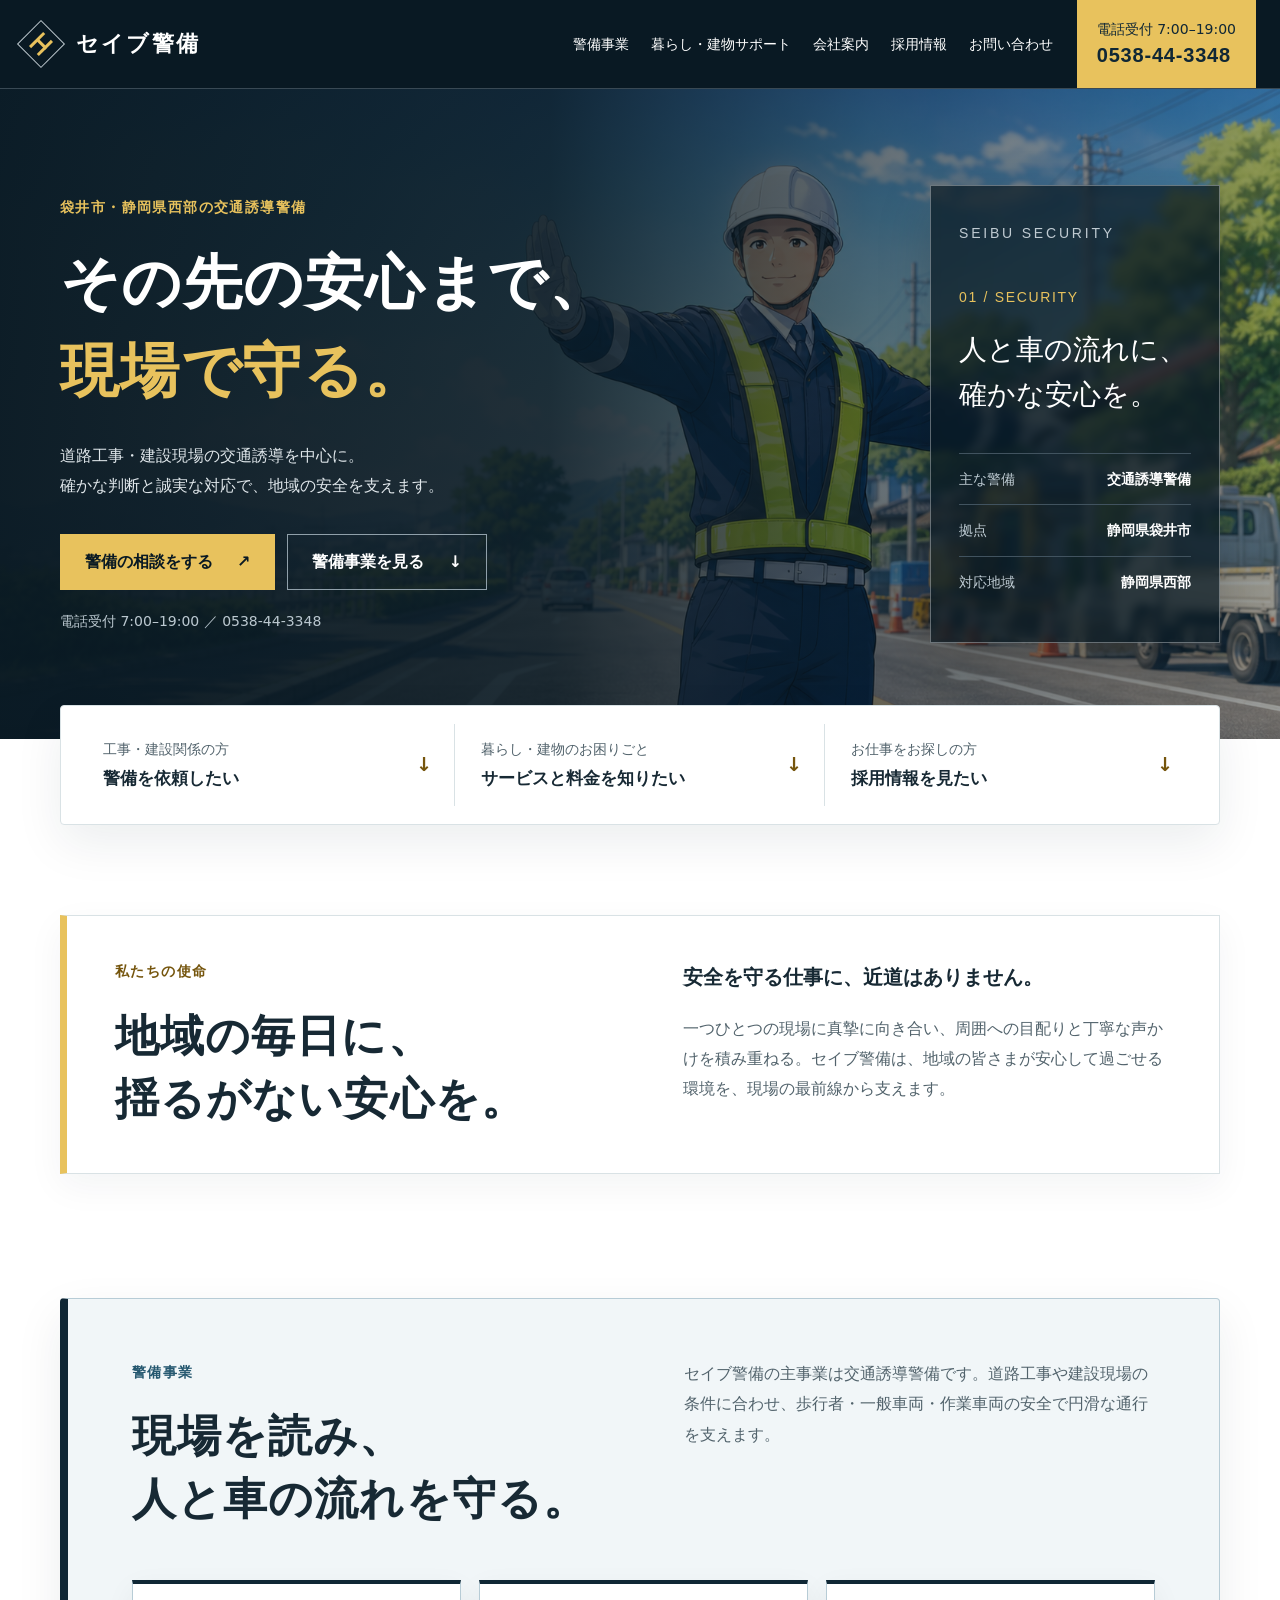
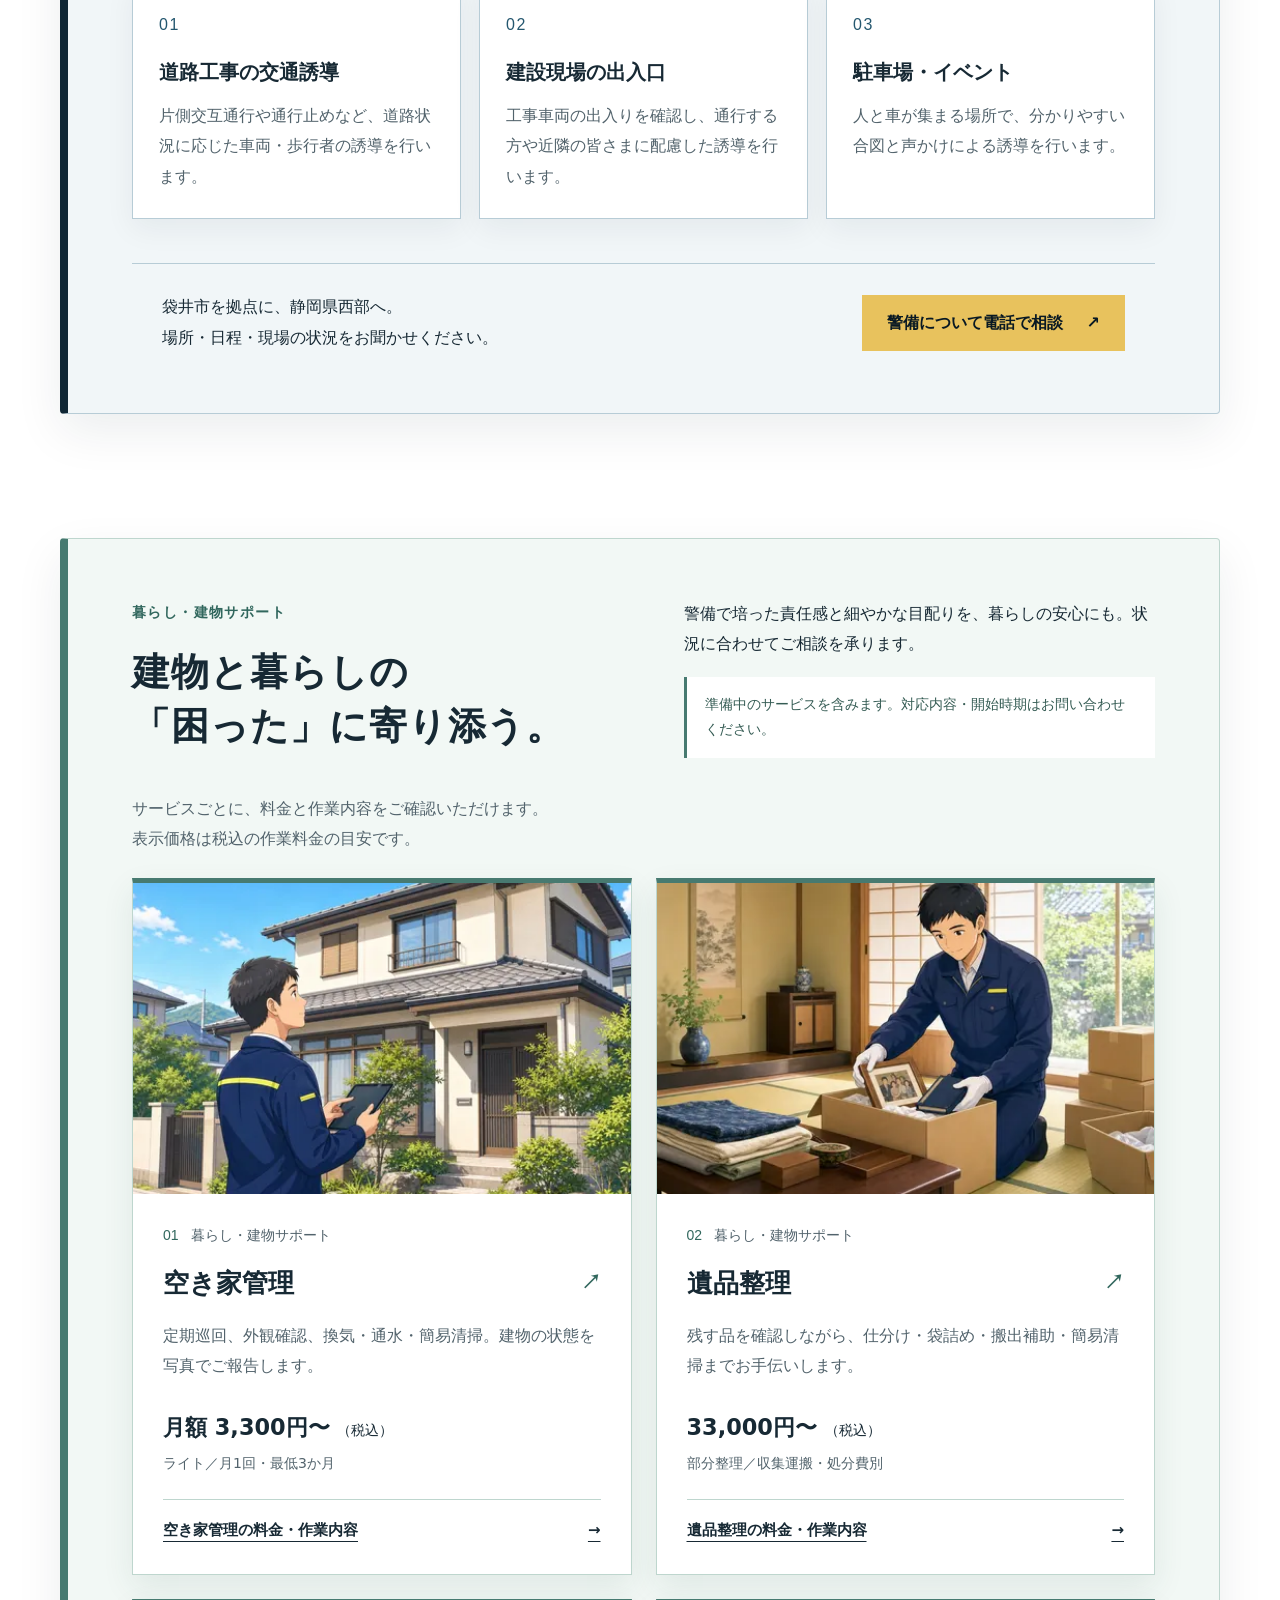
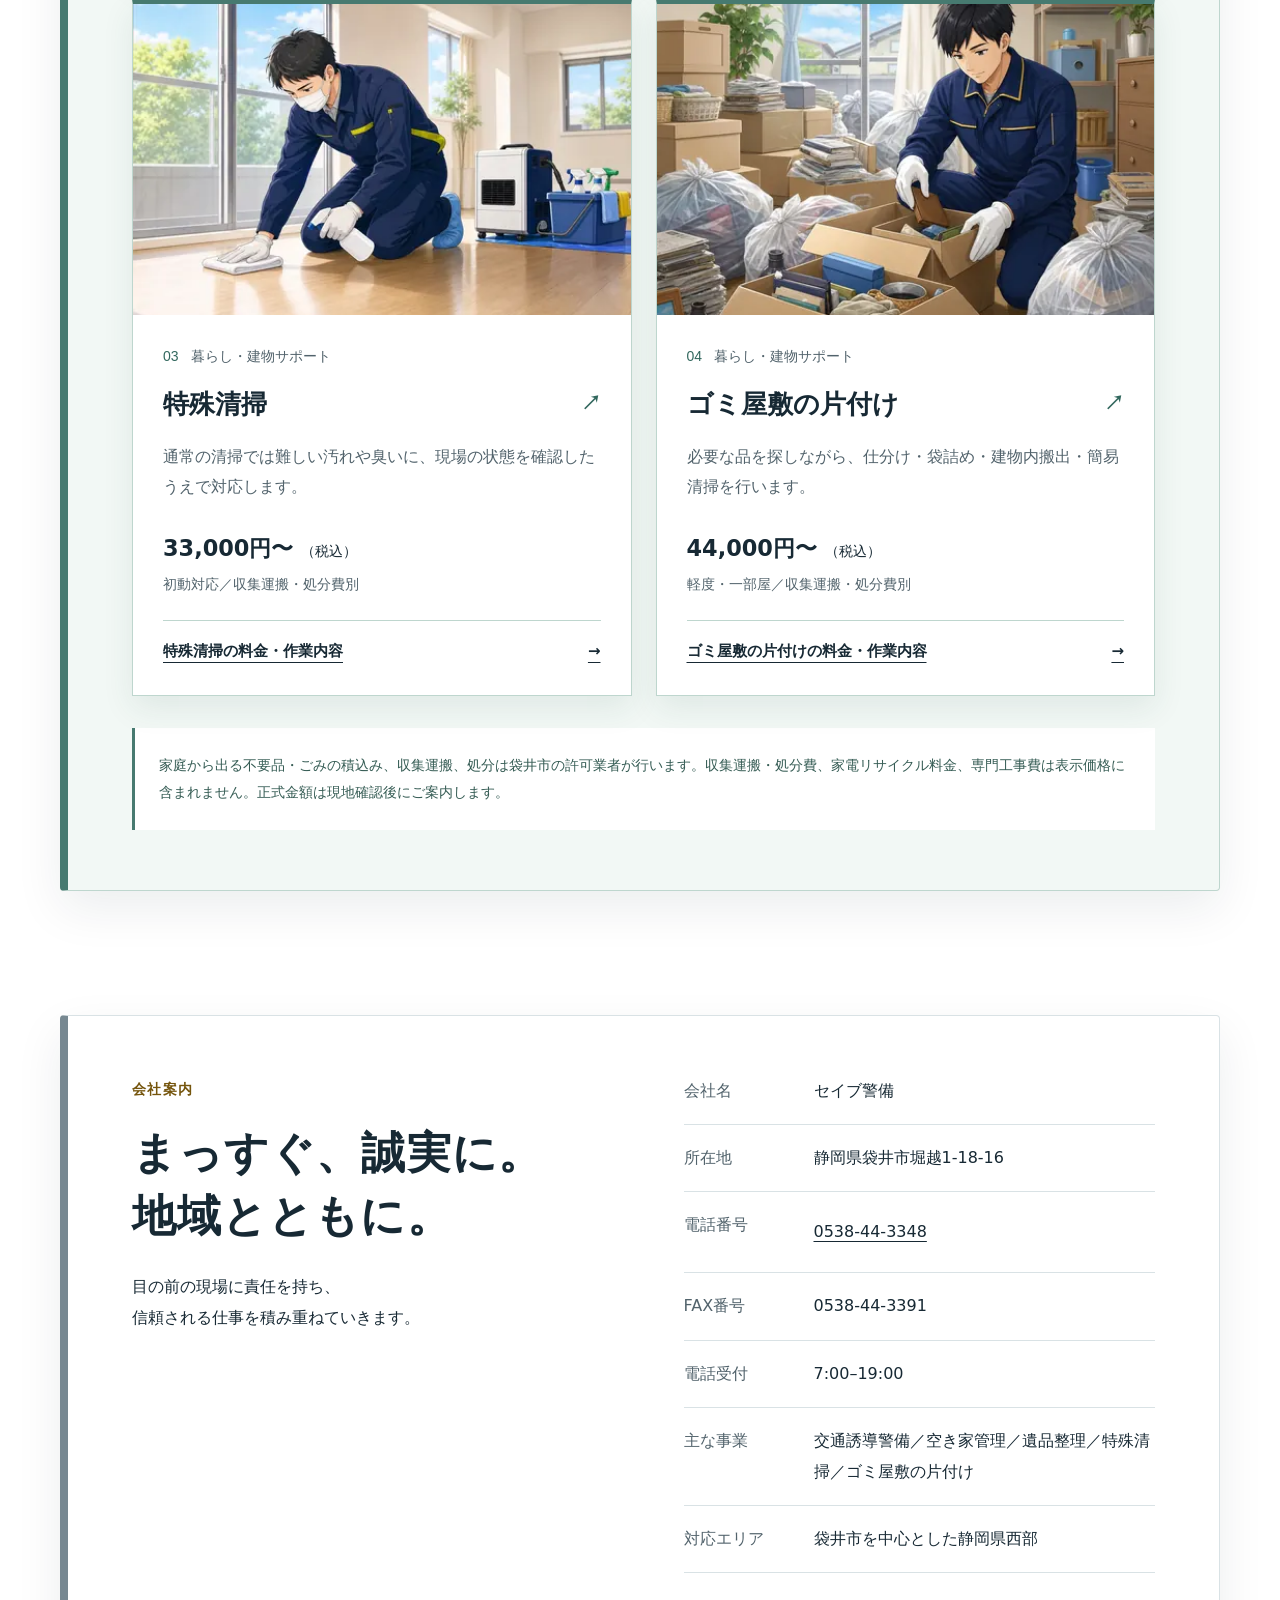
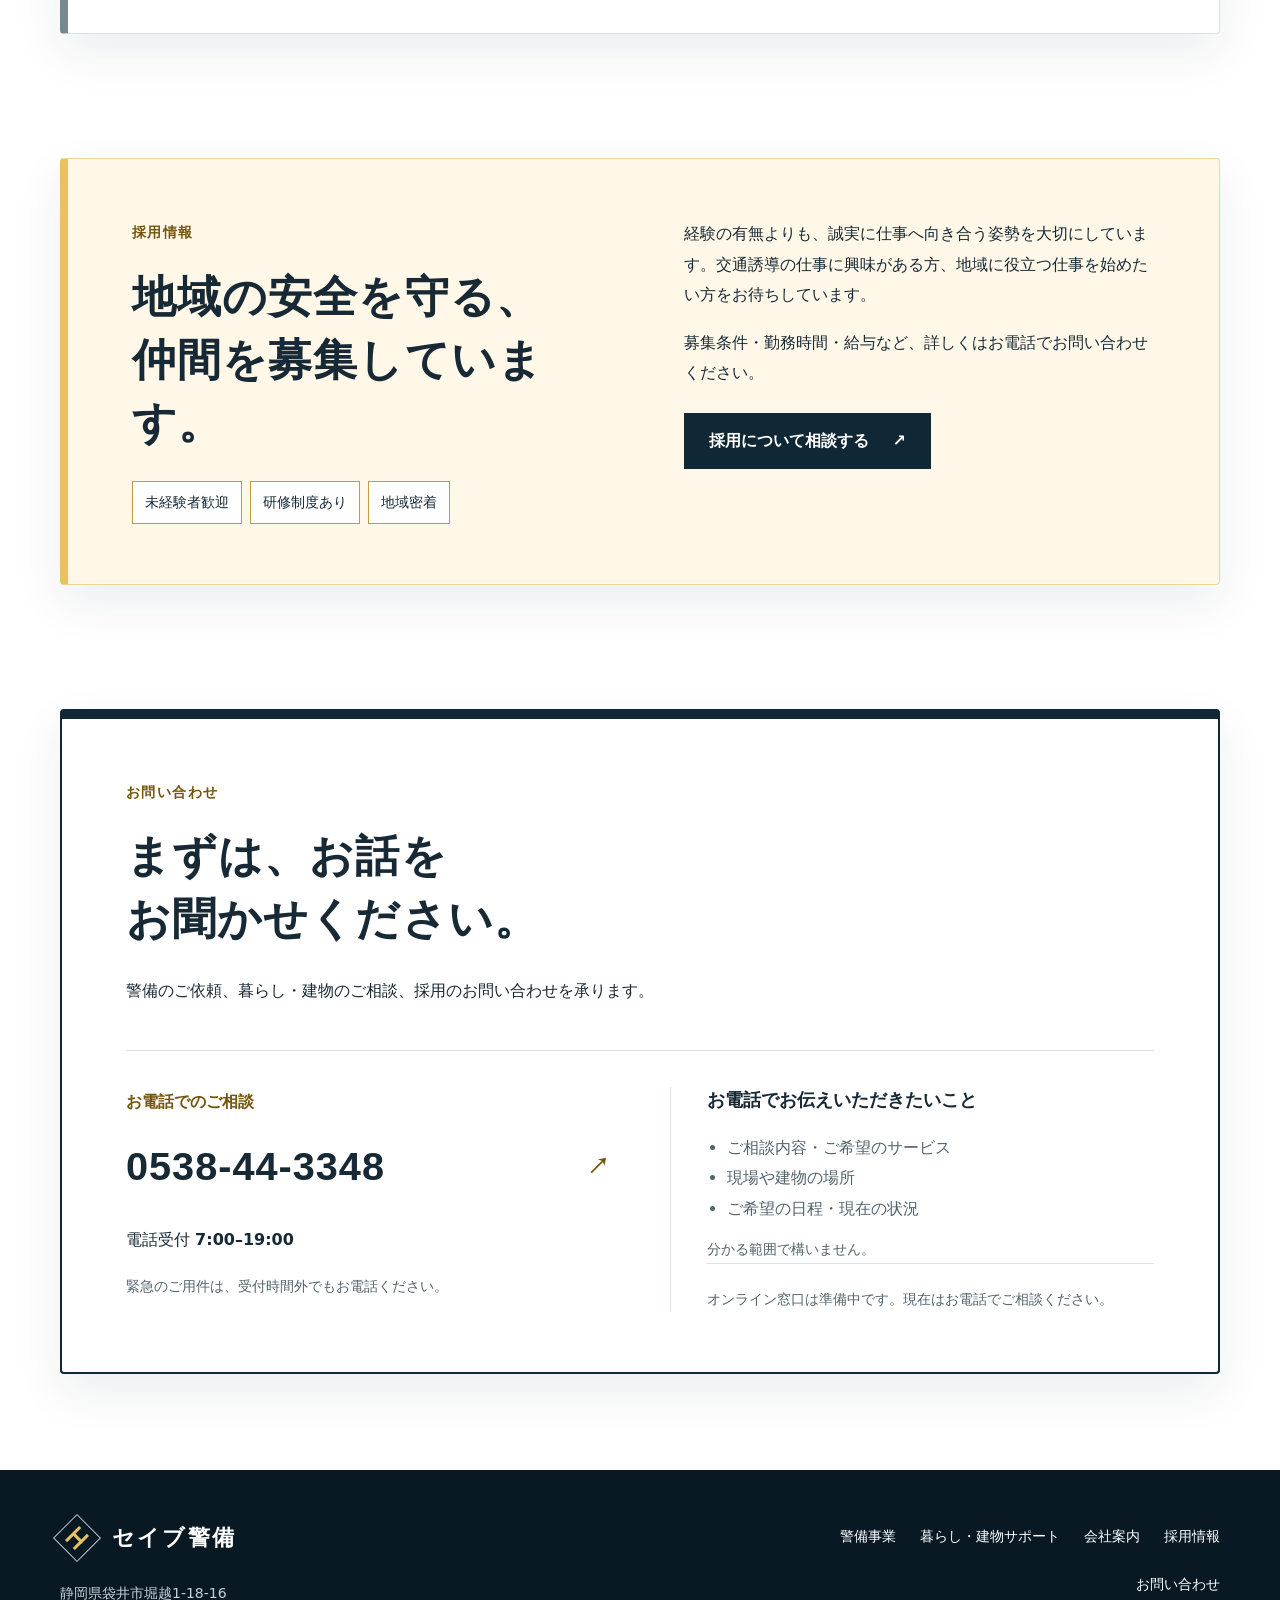
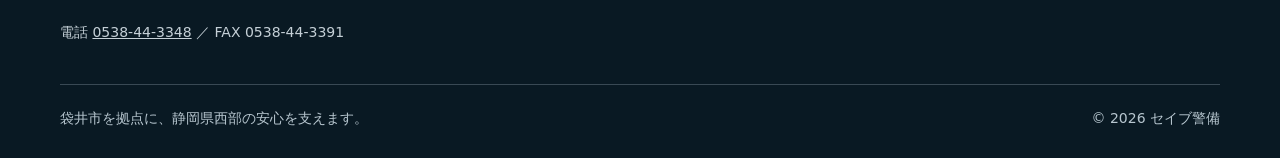
==== commit fda634a3: "Refine light preview heading layout" ====
--- a/light/index.html
+++ b/light/index.html
@@ -33,9 +33,9 @@
       property="og:url"
       content="https://fb9vwx6hn2-droid.github.io/seibu-keibi-preview/light/"
     />
-    <link rel="stylesheet" href="style.css?v=20260914-light" />
-    <script src="contact-links.js?v=20260914-light" defer></script>
-    <script src="script.js?v=20260914-light" defer></script>
+    <link rel="stylesheet" href="style.css?v=20260914-light2" />
+    <script src="contact-links.js?v=20260914-light2" defer></script>
+    <script src="script.js?v=20260914-light2" defer></script>
     <script type="application/ld+json">
       {
         "@context": "https://schema.org",
@@ -252,10 +252,10 @@
                 tabindex="-1"
                 aria-hidden="true"
                 ><img
-                  src="assets/service-vacant-house-800.webp"
+                  src="../assets/service-vacant-house-800.webp"
                   srcset="
-                    assets/service-vacant-house-480.webp 480w,
-                    assets/service-vacant-house-800.webp 800w
+                    ../assets/service-vacant-house-480.webp 480w,
+                    ../assets/service-vacant-house-800.webp 800w
                   "
                   sizes="(max-width: 600px) calc(100vw - 40px), (max-width: 960px) calc((100vw - 64px) / 2), 560px"
                   width="800"
@@ -293,10 +293,10 @@
                 tabindex="-1"
                 aria-hidden="true"
                 ><img
-                  src="assets/service-estate-clearance-800.webp"
+                  src="../assets/service-estate-clearance-800.webp"
                   srcset="
-                    assets/service-estate-clearance-480.webp 480w,
-                    assets/service-estate-clearance-800.webp 800w
+                    ../assets/service-estate-clearance-480.webp 480w,
+                    ../assets/service-estate-clearance-800.webp 800w
                   "
                   sizes="(max-width: 600px) calc(100vw - 40px), (max-width: 960px) calc((100vw - 64px) / 2), 560px"
                   width="800"
@@ -333,10 +333,10 @@
                 tabindex="-1"
                 aria-hidden="true"
                 ><img
-                  src="assets/service-special-cleaning-800.webp"
+                  src="../assets/service-special-cleaning-800.webp"
                   srcset="
-                    assets/service-special-cleaning-480.webp 480w,
-                    assets/service-special-cleaning-800.webp 800w
+                    ../assets/service-special-cleaning-480.webp 480w,
+                    ../assets/service-special-cleaning-800.webp 800w
                   "
                   sizes="(max-width: 600px) calc(100vw - 40px), (max-width: 960px) calc((100vw - 64px) / 2), 560px"
                   width="800"
@@ -373,10 +373,10 @@
                 tabindex="-1"
                 aria-hidden="true"
                 ><img
-                  src="assets/service-hoarding-cleanup-800.webp"
+                  src="../assets/service-hoarding-cleanup-800.webp"
                   srcset="
-                    assets/service-hoarding-cleanup-480.webp 480w,
-                    assets/service-hoarding-cleanup-800.webp 800w
+                    ../assets/service-hoarding-cleanup-480.webp 480w,
+                    ../assets/service-hoarding-cleanup-800.webp 800w
                   "
                   sizes="(max-width: 600px) calc(100vw - 40px), (max-width: 960px) calc((100vw - 64px) / 2), 560px"
                   width="800"
--- a/light/style.css
+++ b/light/style.css
@@ -1562,7 +1562,7 @@
       rgba(9, 25, 35, 0.62) 68%,
       rgba(9, 25, 35, 0.4) 100%
     ),
-    url("assets/anime-security-guard-hero.png");
+    url("../assets/anime-security-guard-hero.png");
   background-position: center;
   background-size: cover;
 }
@@ -1681,6 +1681,10 @@
   color: #31675d;
 }
 
+.support .section-heading h2 {
+  font-size: clamp(1.75rem, 3vw, 2.35rem);
+}
+
 .support .notice,
 .support .cost-note {
   border-left-color: var(--support);
@@ -1868,7 +1872,7 @@
         rgba(9, 25, 35, 0.82) 72%,
         rgba(9, 25, 35, 0.66) 100%
       ),
-      url("assets/anime-security-guard-hero.png");
+      url("../assets/anime-security-guard-hero.png");
     background-position: 64% center;
   }
 
